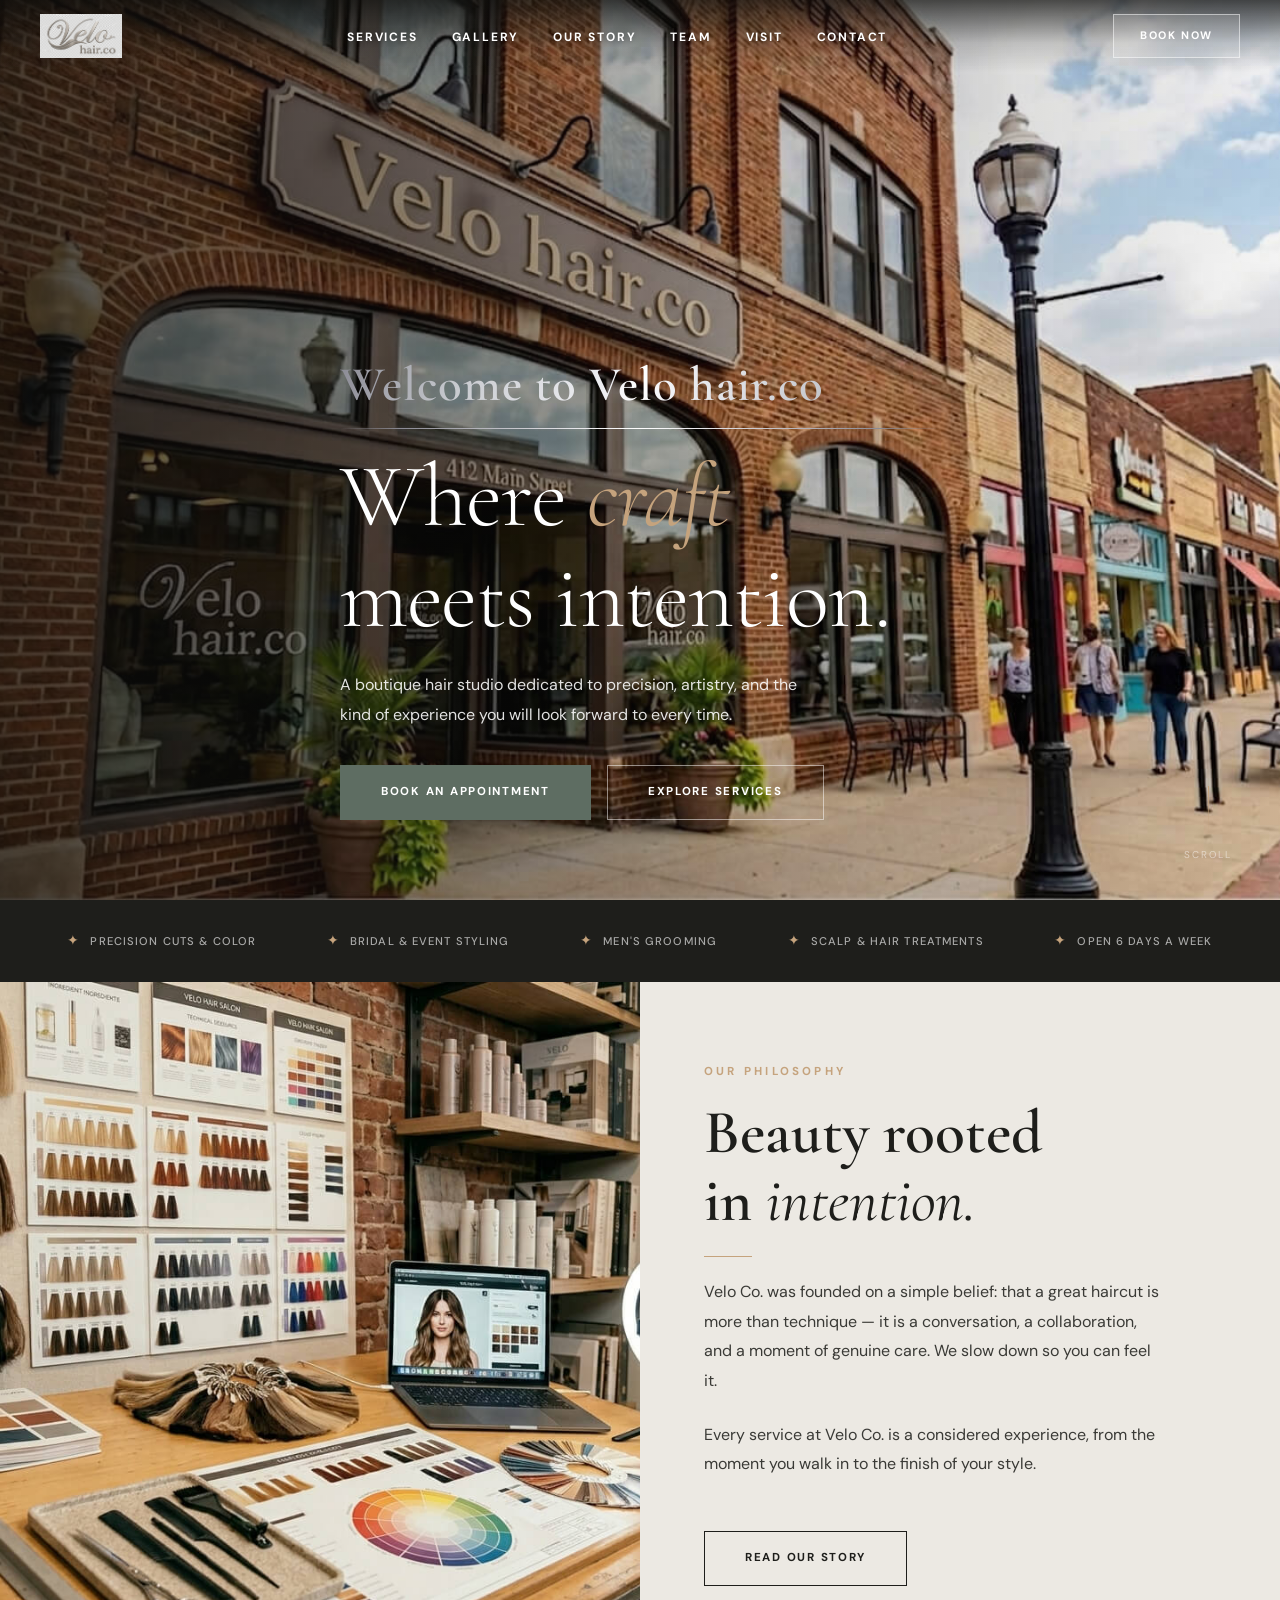
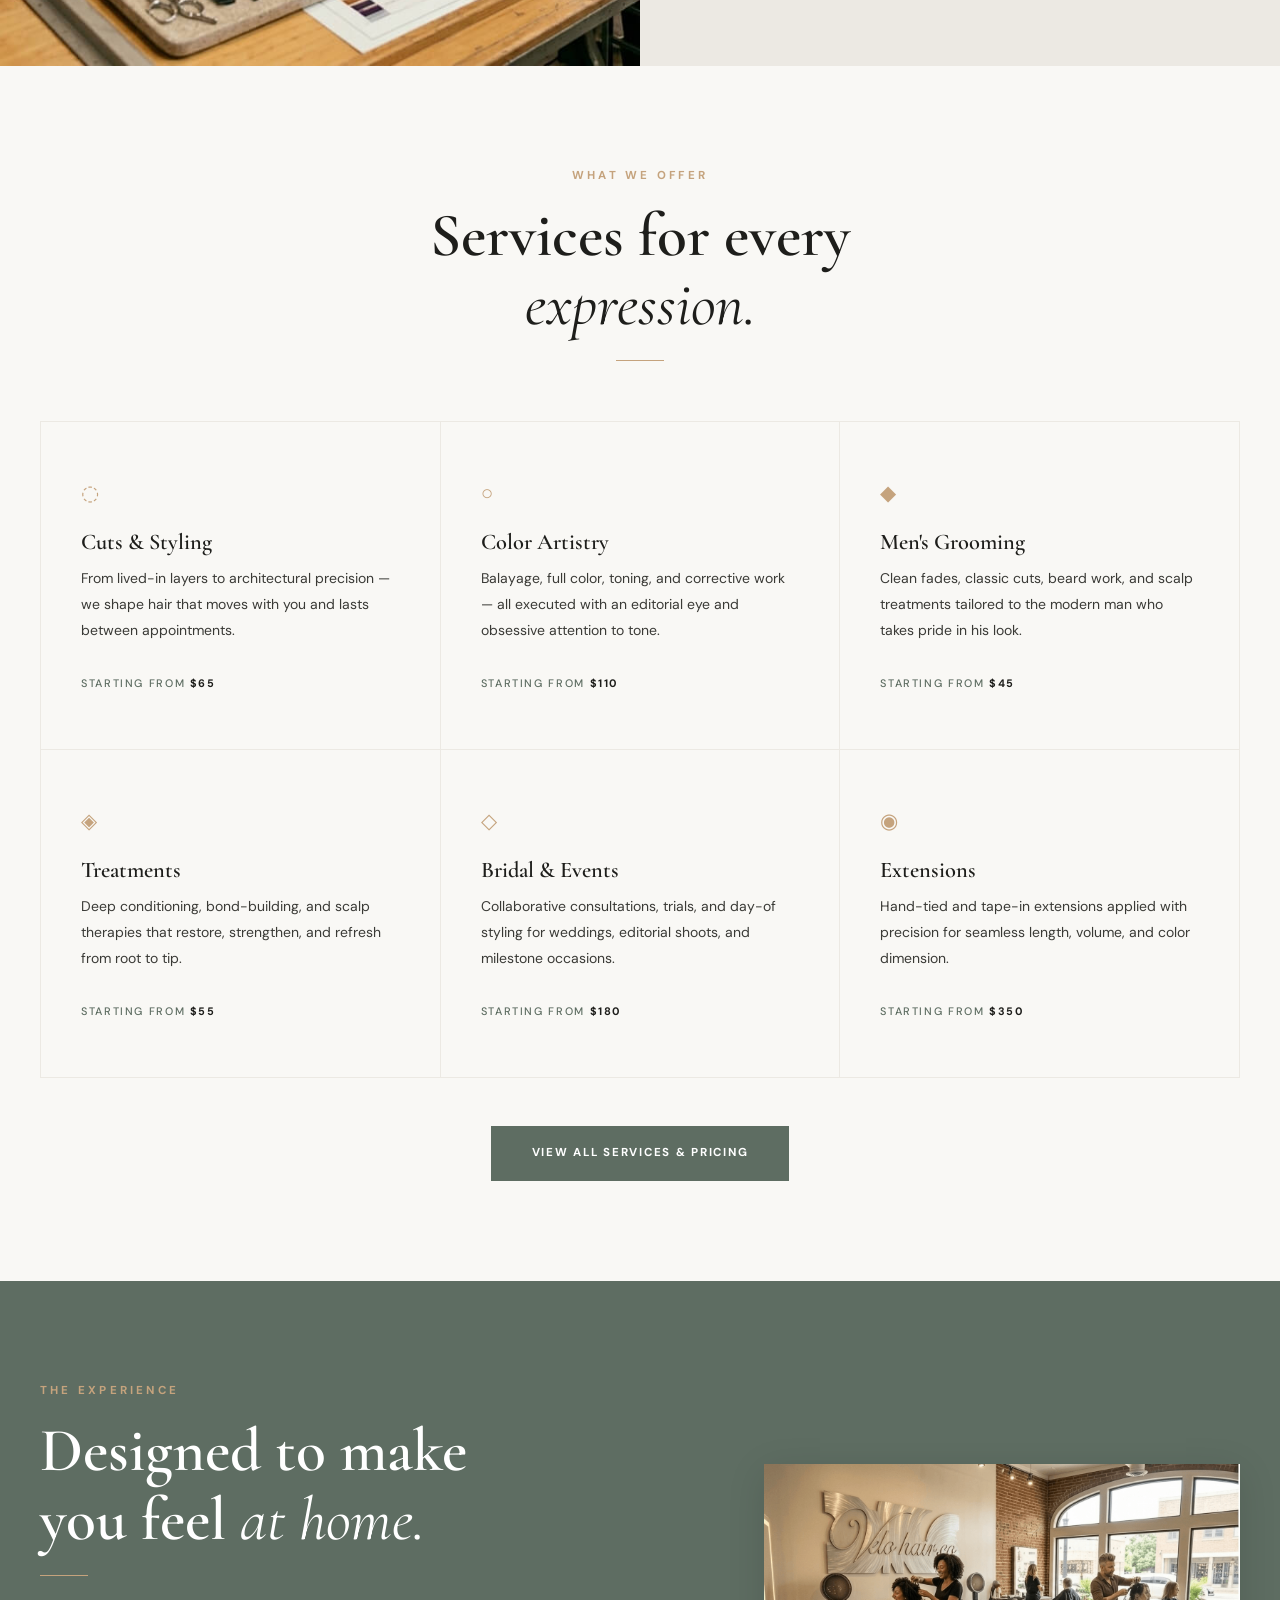
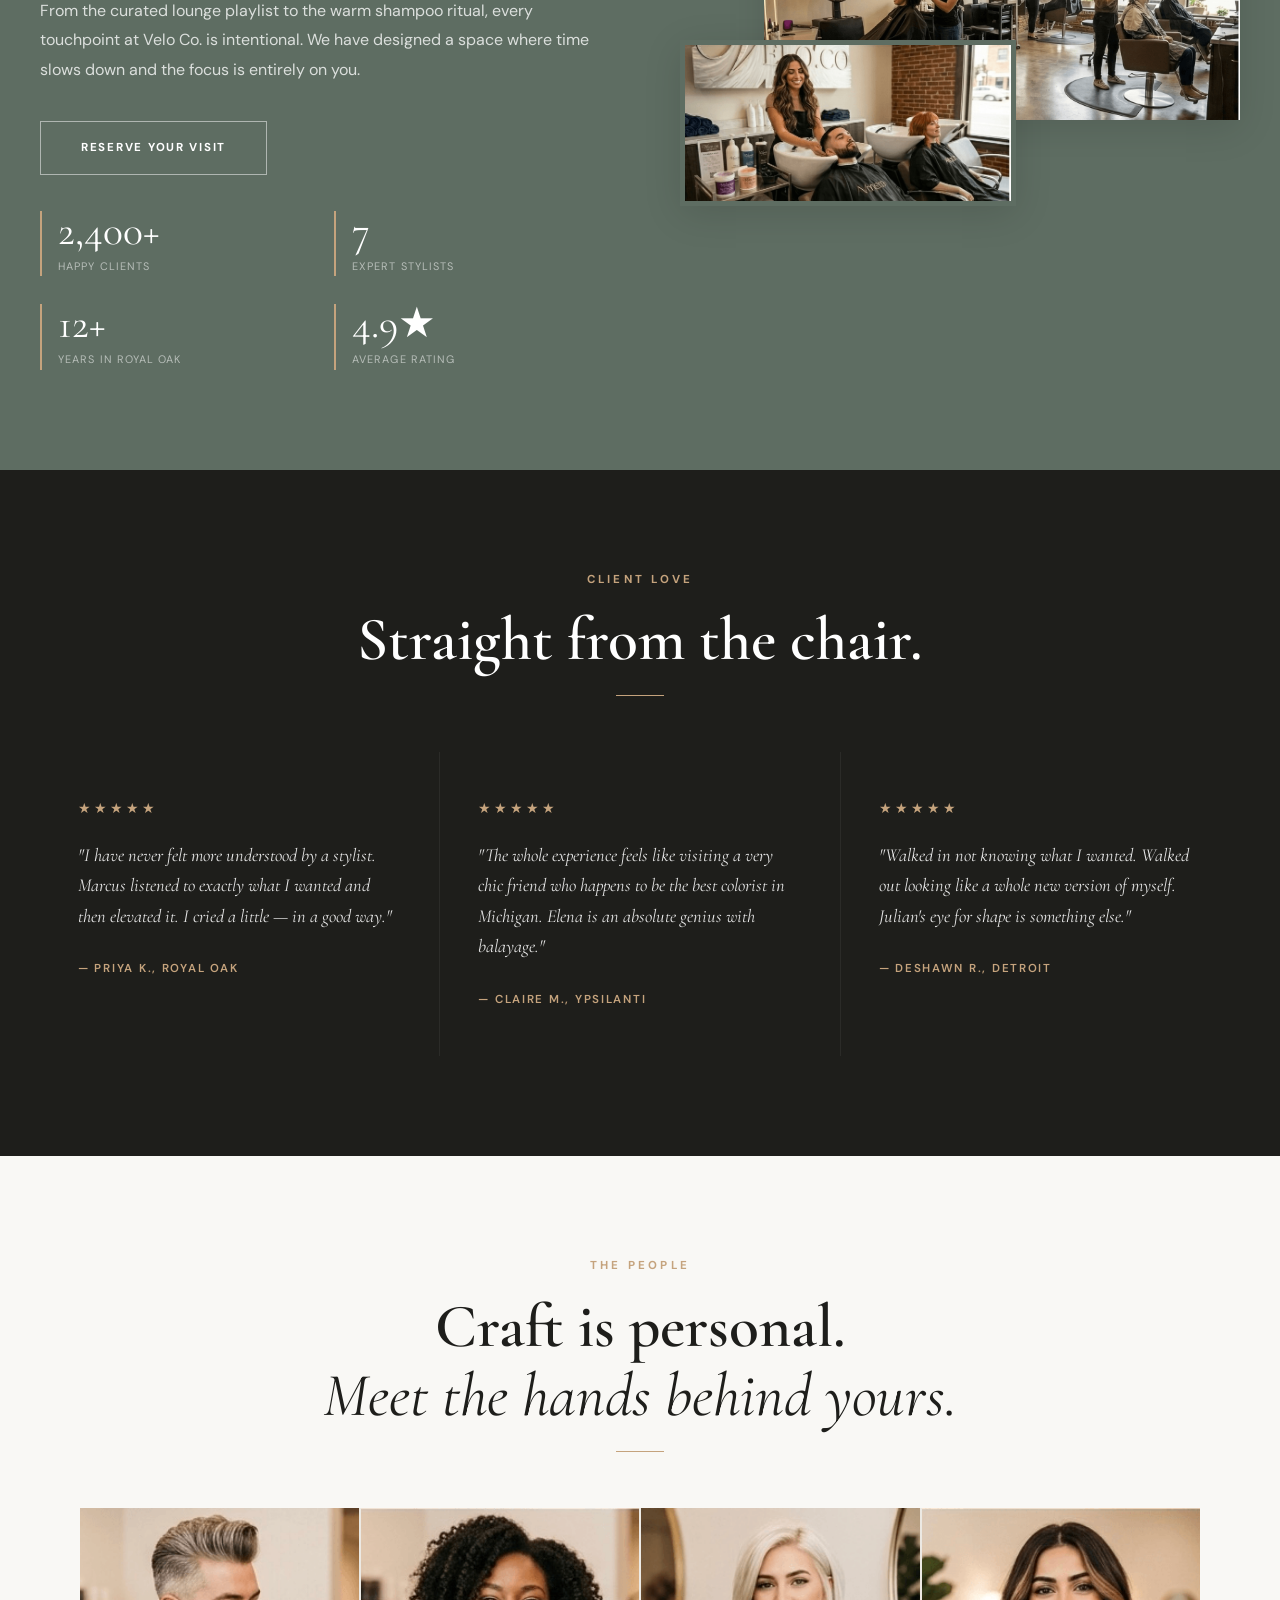
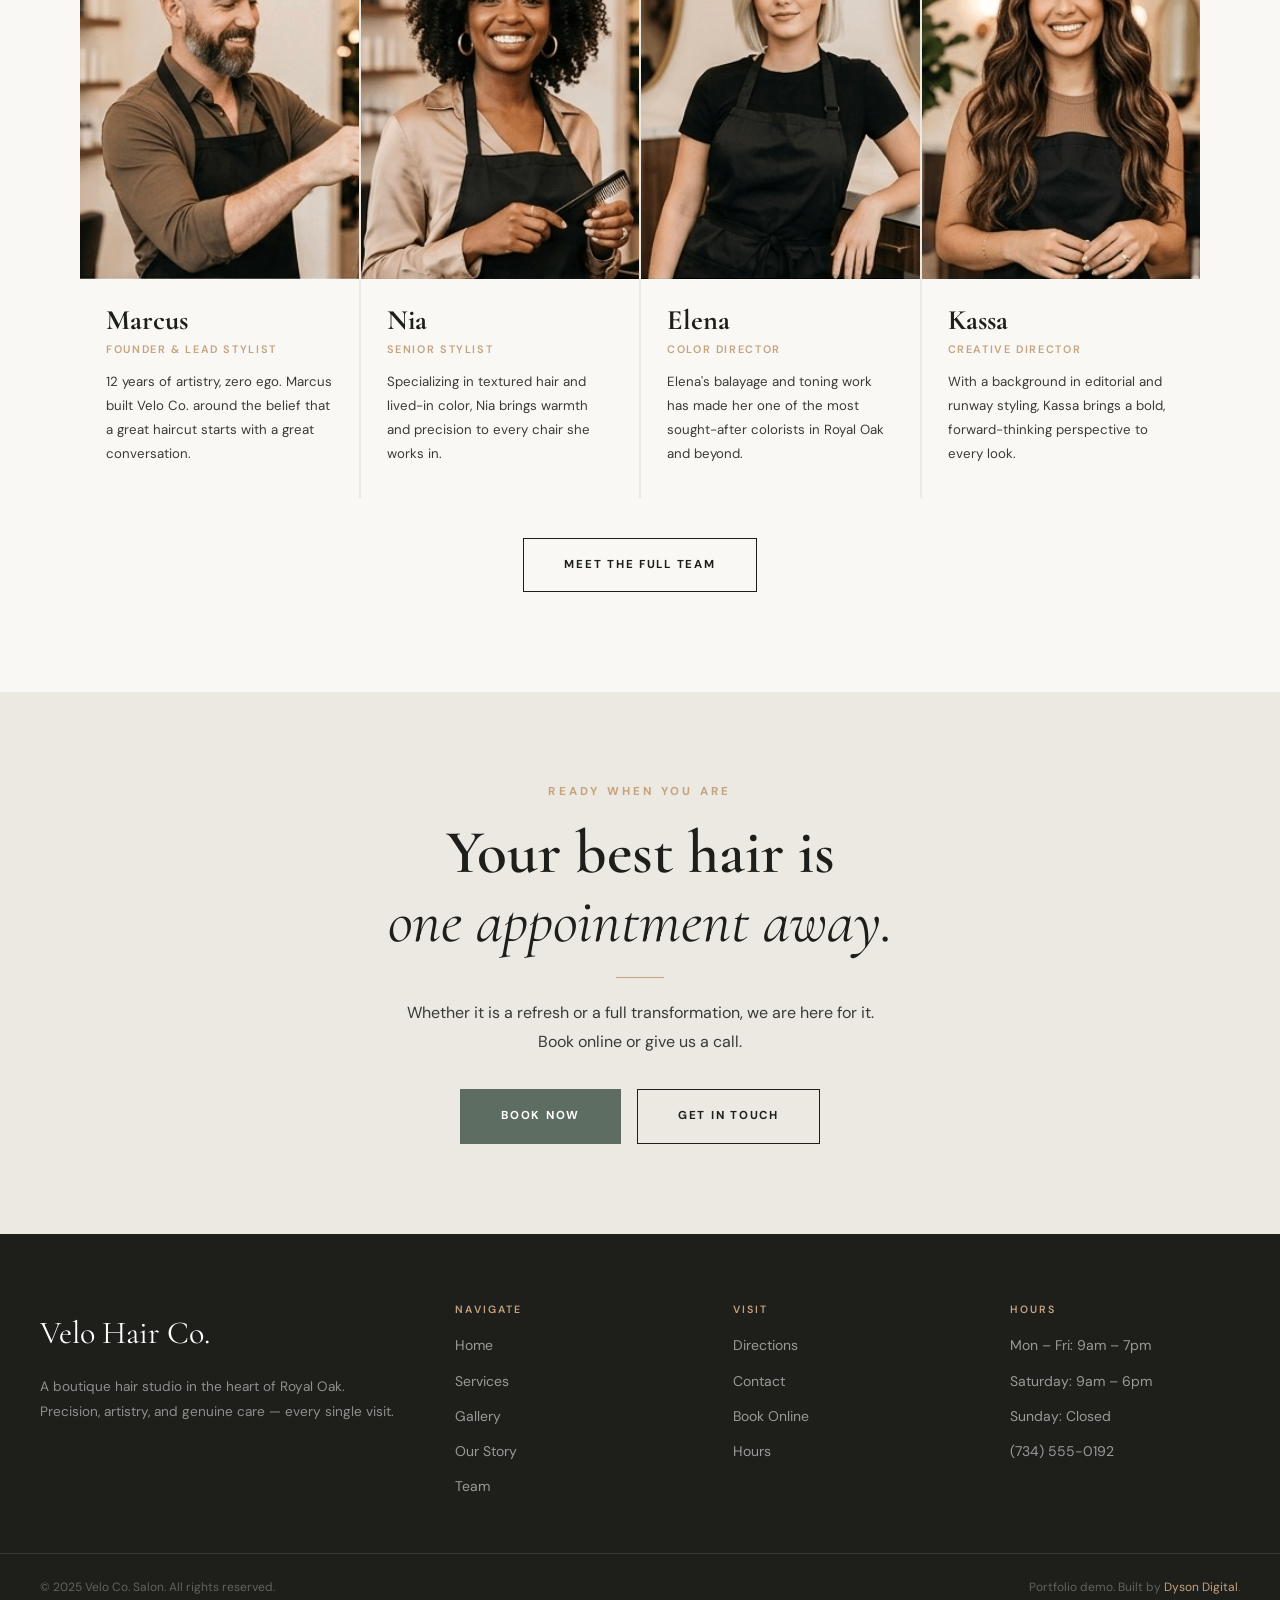
==== index.html @ 1d968e67 "Update alt text for Velo Hair Co. logo Corrected the alt text for the logo image." ====
<!DOCTYPE html>
<html lang="en">
<head>
  <meta charset="UTF-8">
  <meta name="viewport" content="width=device-width, initial-scale=1.0">
  <meta name="robots" content="noindex, nofollow">
  <meta name="description" content="Velo Co. Salon — Royal Oak's premier boutique hair studio. Precision cuts, color artistry, and an elevated experience for every client.">
  <title>Velo Co. Salon | Royal Oak's Premier Boutique Hair Studio</title>
  <link rel="preconnect" href="https://fonts.googleapis.com">
  <link rel="preconnect" href="https://fonts.gstatic.com" crossorigin>
  <link href="https://fonts.googleapis.com/css2?family=Cormorant+Garamond:ital,wght@0,300;0,400;0,500;0,600;0,700;1,300;1,400;1,500&family=DM+Sans:ital,wght@0,300;0,400;0,500;0,600;1,300&display=swap" rel="stylesheet">
  <link rel="stylesheet" href="style.css">
  <link rel="icon" type="image/png" href="images/favicon.png">
  <link rel="shortcut icon" href="images/favicon.ico">
</head>
<body>

  <!-- NAVIGATION -->
  <nav class="site-nav transparent" id="siteNav" aria-label="Main navigation">
    <div class="site-nav-inner">
      <a href="index.html" class="nav-logo"><img src="images/velologo.png" alt="Velo Hair.co"></a>
      <ul class="nav-links" role="list">
        <li><a href="services.html">Services</a></li>
        <li><a href="gallery.html">Gallery</a></li>
        <li><a href="story.html">Our Story</a></li>
        <li><a href="team.html">Team</a></li>
        <li><a href="visit.html">Visit</a></li>
        <li><a href="contact.html">Contact</a></li>
      </ul>
      <a href="#" class="btn nav-cta demo-trigger">Book Now</a>
      <button class="nav-toggle" id="navToggle" aria-label="Open menu" aria-expanded="false">
        <span></span><span></span><span></span>
      </button>
    </div>
  </nav>

  <!-- MOBILE MENU -->
  <nav class="nav-mobile" id="navMobile" aria-label="Mobile navigation">
    <button class="mobile-close" id="mobileClose" aria-label="Close menu">&#x2715;</button>
    <a href="index.html">Home</a>
    <a href="services.html">Services</a>
    <a href="gallery.html">Gallery</a>
    <a href="story.html">Our Story</a>
    <a href="team.html">Team</a>
    <a href="visit.html">Visit</a>
    <a href="contact.html">Contact</a>
    <a href="#" class="mobile-cta demo-trigger">Book Now</a>
  </nav>

  <!-- HERO -->
  <section class="hero" aria-label="Hero">
    <img src="images/velo-hair-co-ann-arbor-storefront.jpg" alt="Velo Co. Salon storefront on N. Main Street, Royal Oak" class="hero-bg">
    <div class="hero-overlay" aria-hidden="true"></div>
    <div class="hero-content">
      <span class="hero-welcome">Welcome to Velo hair.co</span>
      <h1>Where <em>craft</em><br>meets intention.</h1>
      <p>A boutique hair studio dedicated to precision, artistry, and the kind of experience you will look forward to every time.</p>
      <div class="hero-btns">
        <a href="#" class="btn btn-primary demo-trigger">Book an Appointment</a>
        <a href="services.html" class="btn btn-ghost">Explore Services</a>
      </div>
    </div>
    <div class="hero-scroll" aria-hidden="true">
      <div class="hero-scroll-line"></div>
      <span>Scroll</span>
    </div>
  </section>

  <!-- INTRO BAND -->
  <div class="intro-band" aria-hidden="true">
    <div class="intro-band-inner">
      <div class="intro-band-item"><span>&#10022;</span> Precision Cuts &amp; Color</div>
      <div class="intro-band-item"><span>&#10022;</span> Bridal &amp; Event Styling</div>
      <div class="intro-band-item"><span>&#10022;</span> Men's Grooming</div>
      <div class="intro-band-item"><span>&#10022;</span> Scalp &amp; Hair Treatments</div>
      <div class="intro-band-item"><span>&#10022;</span> Open 6 Days a Week</div>
    </div>
  </div>

  <!-- ABOUT STRIP -->
  <section class="about-strip" aria-label="About Velo Co.">
    <div class="about-strip-img reveal-left">
      <img src="images/velo-hair-co-interior-styling-station.jpg" alt="Velo Co. interior styling station" loading="lazy">
    </div>
    <div class="about-strip-text">
      <div class="about-strip-text-inner reveal">
        <span class="eyebrow">Our Philosophy</span>
        <h2>Beauty rooted<br>in <span class="italic-serif">intention.</span></h2>
        <div class="gold-line-left"></div>
        <p>Velo Co. was founded on a simple belief: that a great haircut is more than technique — it is a conversation, a collaboration, and a moment of genuine care. We slow down so you can feel it.</p>
        <p class="mt-16">Every service at Velo Co. is a considered experience, from the moment you walk in to the finish of your style.</p>
        <a href="story.html" class="btn btn-outline mt-28">Read Our Story</a>
      </div>
    </div>
  </section>

  <!-- SERVICES PREVIEW -->
  <section class="services-preview" aria-label="Services overview">
    <div class="container">
      <div class="section-header text-center reveal">
        <span class="eyebrow">What We Offer</span>
        <h2>Services for every<br><span class="italic-serif">expression.</span></h2>
        <div class="gold-line"></div>
      </div>
      <div class="services-grid">
        <div class="service-card reveal">
          <div class="service-card-icon">&#9676;</div>
          <h3>Cuts &amp; Styling</h3>
          <p>From lived-in layers to architectural precision — we shape hair that moves with you and lasts between appointments.</p>
          <span class="service-from">Starting from <strong>$65</strong></span>
        </div>
        <div class="service-card reveal">
          <div class="service-card-icon">&#9675;</div>
          <h3>Color Artistry</h3>
          <p>Balayage, full color, toning, and corrective work — all executed with an editorial eye and obsessive attention to tone.</p>
          <span class="service-from">Starting from <strong>$110</strong></span>
        </div>
        <div class="service-card reveal">
          <div class="service-card-icon">&#9670;</div>
          <h3>Men's Grooming</h3>
          <p>Clean fades, classic cuts, beard work, and scalp treatments tailored to the modern man who takes pride in his look.</p>
          <span class="service-from">Starting from <strong>$45</strong></span>
        </div>
        <div class="service-card reveal">
          <div class="service-card-icon">&#9672;</div>
          <h3>Treatments</h3>
          <p>Deep conditioning, bond-building, and scalp therapies that restore, strengthen, and refresh from root to tip.</p>
          <span class="service-from">Starting from <strong>$55</strong></span>
        </div>
        <div class="service-card reveal">
          <div class="service-card-icon">&#9671;</div>
          <h3>Bridal &amp; Events</h3>
          <p>Collaborative consultations, trials, and day-of styling for weddings, editorial shoots, and milestone occasions.</p>
          <span class="service-from">Starting from <strong>$180</strong></span>
        </div>
        <div class="service-card reveal">
          <div class="service-card-icon">&#9673;</div>
          <h3>Extensions</h3>
          <p>Hand-tied and tape-in extensions applied with precision for seamless length, volume, and color dimension.</p>
          <span class="service-from">Starting from <strong>$350</strong></span>
        </div>
      </div>
      <div class="text-center mt-48">
        <a href="services.html" class="btn btn-primary reveal">View All Services &amp; Pricing</a>
      </div>
    </div>
  </section>

  <!-- EXPERIENCE SECTION -->
  <section class="experience-section" aria-label="The Velo experience">
    <div class="section-inner">
      <div class="experience-text reveal-left">
        <span class="eyebrow">The Experience</span>
        <h2>Designed to make<br>you feel <span class="italic-serif">at home.</span></h2>
        <div class="gold-line-sage"></div>
        <p>From the curated lounge playlist to the warm shampoo ritual, every touchpoint at Velo Co. is intentional. We have designed a space where time slows down and the focus is entirely on you.</p>
        <a href="#" class="btn btn-ghost demo-trigger mt-8">Reserve Your Visit</a>
        <div class="experience-stats">
          <div class="stat-item">
            <div class="stat-num">2,400+</div>
            <div class="stat-label">Happy Clients</div>
          </div>
          <div class="stat-item">
            <div class="stat-num">7</div>
            <div class="stat-label">Expert Stylists</div>
          </div>
          <div class="stat-item">
            <div class="stat-num">12+</div>
            <div class="stat-label">Years in Royal Oak</div>
          </div>
          <div class="stat-item">
            <div class="stat-num">4.9&#9733;</div>
            <div class="stat-label">Average Rating</div>
          </div>
        </div>
      </div>
      <div class="experience-images reveal-right" aria-hidden="true">
        <img src="images/velo-experience-stylist-care.png" alt="Stylist at work" class="exp-img-main" loading="lazy">
        <img src="images/velo-experience-shampoo-bowl.png" alt="Shampoo bowl experience" class="exp-img-accent" loading="lazy">
      </div>
    </div>
  </section>

  <!-- TESTIMONIALS -->
  <section class="testimonials" aria-label="Client testimonials">
    <div class="container">
      <div class="testimonials-header text-center reveal">
        <span class="eyebrow">Client Love</span>
        <h2>Straight from the chair.</h2>
        <div class="gold-line"></div>
      </div>
      <div class="testimonials-grid">
        <div class="testimonial-card reveal">
          <div class="testimonial-stars">&#9733;&#9733;&#9733;&#9733;&#9733;</div>
          <blockquote>"I have never felt more understood by a stylist. Marcus listened to exactly what I wanted and then elevated it. I cried a little — in a good way."</blockquote>
          <span class="testimonial-author">— Priya K., Royal Oak</span>
        </div>
        <div class="testimonial-card reveal">
          <div class="testimonial-stars">&#9733;&#9733;&#9733;&#9733;&#9733;</div>
          <blockquote>"The whole experience feels like visiting a very chic friend who happens to be the best colorist in Michigan. Elena is an absolute genius with balayage."</blockquote>
          <span class="testimonial-author">— Claire M., Ypsilanti</span>
        </div>
        <div class="testimonial-card reveal">
          <div class="testimonial-stars">&#9733;&#9733;&#9733;&#9733;&#9733;</div>
          <blockquote>"Walked in not knowing what I wanted. Walked out looking like a whole new version of myself. Julian's eye for shape is something else."</blockquote>
          <span class="testimonial-author">— DeShawn R., Detroit</span>
        </div>
      </div>
    </div>
  </section>

  <!-- TEAM PREVIEW -->
  <section class="section bg-cream" aria-label="Meet our team">
    <div class="section-inner">
      <div class="text-center reveal mb-56">
        <span class="eyebrow">The People</span>
        <h2>Craft is personal.<br><span class="italic-serif">Meet the hands behind yours.</span></h2>
        <div class="gold-line"></div>
      </div>
      <div class="team-grid">
        <div class="team-card reveal">
          <div class="team-card-img">
            <img src="images/velo-team-marcus-founder.png" alt="Marcus, Founder and Lead Stylist" loading="lazy">
          </div>
          <div class="team-card-info">
            <h4>Marcus</h4>
            <div class="team-card-role">Founder &amp; Lead Stylist</div>
            <p class="team-card-bio">12 years of artistry, zero ego. Marcus built Velo Co. around the belief that a great haircut starts with a great conversation.</p>
          </div>
        </div>
        <div class="team-card reveal">
          <div class="team-card-img">
            <img src="images/velo-team-nia-stylist.png" alt="Nia, Senior Stylist" loading="lazy">
          </div>
          <div class="team-card-info">
            <h4>Nia</h4>
            <div class="team-card-role">Senior Stylist</div>
            <p class="team-card-bio">Specializing in textured hair and lived-in color, Nia brings warmth and precision to every chair she works in.</p>
          </div>
        </div>
        <div class="team-card reveal">
          <div class="team-card-img">
            <img src="images/velo-team-elena-colorist.png" alt="Elena, Color Director" loading="lazy">
          </div>
          <div class="team-card-info">
            <h4>Elena</h4>
            <div class="team-card-role">Color Director</div>
            <p class="team-card-bio">Elena's balayage and toning work has made her one of the most sought-after colorists in Royal Oak and beyond.</p>
          </div>
        </div>
        <div class="team-card reveal">
          <div class="team-card-img">
            <img src="images/velo-team-kassa-texture.png" alt="Kassa, Creative Director" loading="lazy">
          </div>
          <div class="team-card-info">
            <h4>Kassa</h4>
            <div class="team-card-role">Creative Director</div>
            <p class="team-card-bio">With a background in editorial and runway styling, Kassa brings a bold, forward-thinking perspective to every look.</p>
          </div>
        </div>
      </div>
      <div class="text-center mt-40">
        <a href="team.html" class="btn btn-outline reveal">Meet the Full Team</a>
      </div>
    </div>
  </section>

  <!-- CTA BAND -->
  <section class="cta-band" aria-label="Book an appointment">
    <div class="container reveal">
      <span class="eyebrow">Ready When You Are</span>
      <h2>Your best hair is<br><span class="italic-serif">one appointment away.</span></h2>
      <div class="gold-line"></div>
      <p>Whether it is a refresh or a full transformation, we are here for it. Book online or give us a call.</p>
      <div class="hero-btns-center">
        <a href="#" class="btn btn-primary demo-trigger">Book Now</a>
        <a href="contact.html" class="btn btn-outline">Get in Touch</a>
      </div>
    </div>
  </section>

  <!-- FOOTER -->
  <footer>
    <div class="footer-inner">
      <div class="footer-brand">
        <span class="logo-footer">Velo Hair Co.</span>
        <p>A boutique hair studio in the heart of Royal Oak. Precision, artistry, and genuine care — every single visit.</p>
      </div>
      <div class="footer-col">
        <h5>Navigate</h5>
        <a href="index.html">Home</a>
        <a href="services.html">Services</a>
        <a href="gallery.html">Gallery</a>
        <a href="story.html">Our Story</a>
        <a href="team.html">Team</a>
      </div>
      <div class="footer-col">
        <h5>Visit</h5>
        <a href="visit.html">Directions</a>
        <a href="contact.html">Contact</a>
        <a href="#" class="demo-trigger">Book Online</a>
        <a href="visit.html">Hours</a>
      </div>
      <div class="footer-col">
        <h5>Hours</h5>
        <a href="#">Mon – Fri: 9am – 7pm</a>
        <a href="#">Saturday: 9am – 6pm</a>
        <a href="#">Sunday: Closed</a>
        <a href="tel:+17345550192">(734) 555-0192</a>
      </div>
    </div>
    <div class="footer-bottom">
      <p>&copy; 2025 Velo Co. Salon. All rights reserved.</p>
      <p>Portfolio demo. Built by <a href="https://dysondigital.com" target="_blank" rel="noopener noreferrer">Dyson Digital</a>.</p>
    </div>
  </footer>

  <!-- DEMO MODAL -->
  <div class="demo-modal-overlay" id="demoModal" role="dialog" aria-modal="true" aria-label="Demo notice">
    <div class="demo-modal">
      <button class="demo-modal-close" id="demoModalClose" aria-label="Close modal">&#x2715;</button>
      <div class="modal-logo">Velo Co.</div>
      <div class="modal-line"></div>
      <h3>This is a Demo Site</h3>
      <p>This website is a portfolio demonstration and display piece only. No appointments can be scheduled, no purchases can be made, and no forms are active.</p>
      <p class="modal-builder">Built by <a href="https://dysondigital.com" target="_blank" rel="noopener noreferrer">Dyson Digital</a></p>
      <button class="btn modal-dismiss" id="modalDismiss">Got It</button>
    </div>
  </div>

  <script>
    const siteNav = document.getElementById('siteNav');
    window.addEventListener('scroll', () => {
      if (window.scrollY > 60) { siteNav.classList.remove('transparent'); siteNav.classList.add('scrolled'); }
      else { siteNav.classList.add('transparent'); siteNav.classList.remove('scrolled'); }
    });
    const navToggle = document.getElementById('navToggle');
    const navMobile = document.getElementById('navMobile');
    const mobileClose = document.getElementById('mobileClose');
    function openMenu() { navMobile.classList.add('open'); navToggle.classList.add('open'); navToggle.setAttribute('aria-expanded','true'); document.body.style.overflow='hidden'; }
    function closeMenu() { navMobile.classList.remove('open'); navToggle.classList.remove('open'); navToggle.setAttribute('aria-expanded','false'); document.body.style.overflow=''; }
    navToggle.addEventListener('click', () => navMobile.classList.contains('open') ? closeMenu() : openMenu());
    mobileClose.addEventListener('click', closeMenu);
    navMobile.addEventListener('click', (e) => { if (e.target.closest('a')) closeMenu(); });
    const demoModal = document.getElementById('demoModal');
    document.querySelectorAll('.demo-trigger').forEach(el => el.addEventListener('click', (e) => { e.preventDefault(); demoModal.classList.add('active'); document.body.style.overflow='hidden'; }));
    function closeModal() { demoModal.classList.remove('active'); document.body.style.overflow=''; }
    document.getElementById('demoModalClose').addEventListener('click', closeModal);
    document.getElementById('modalDismiss').addEventListener('click', closeModal);
    demoModal.addEventListener('click', (e) => { if (e.target === demoModal) closeModal(); });
    const revealEls = document.querySelectorAll('.reveal, .reveal-left, .reveal-right');
    const observer = new IntersectionObserver((entries) => { entries.forEach(entry => { if (entry.isIntersecting) { entry.target.classList.add('visible'); observer.unobserve(entry.target); } }); }, { threshold: 0.12 });
    revealEls.forEach(el => observer.observe(el));
  </script>
</body>
</html>
---- style.css ----
/* ============================================================
   VELO CO. SALON — Master Stylesheet
   Built by Dyson Digital | Gold Standard Compliant
   Strict naming: .site-nav, .nav-mobile, #navToggle, #mobileClose
   .experience-images, .story-floating-imgs
   ============================================================ */

@import url('https://fonts.googleapis.com/css2?family=Cormorant+Garamond:ital,wght@0,300;0,400;0,500;0,600;0,700;1,300;1,400;1,500&family=DM+Sans:ital,wght@0,300;0,400;0,500;0,600;1,300&display=swap');

/* ── CSS Variables ── */
:root {
  --sage:   #5e6d62;
  --gold:   #c5a37d;
  --cream:  #f9f8f5;
  --dark:   #1e1e1b;
  --mid:    #3a3a36;
  --light:  #ece9e3;
  --white:  #ffffff;
  --font-head: 'Cormorant Garamond', Georgia, serif;
  --font-body: 'DM Sans', sans-serif;
  --nav-h:  72px;
  --max-w:  1280px;
  --sec-pad: 100px;
  --ease:    cubic-bezier(0.4, 0, 0.2, 1);
  --ease-out: cubic-bezier(0.16, 1, 0.3, 1);
  --trans:   0.35s var(--ease);
  --shadow-sm: 0 2px 12px rgba(0,0,0,0.07);
  --shadow-md: 0 8px 36px rgba(0,0,0,0.12);
}

/* ── Reset ── */
*, *::before, *::after { box-sizing: border-box; margin: 0; padding: 0; }

html {
  scroll-behavior: smooth;
  font-size: 16px;
  overflow-x: hidden; /* FIX 1: no horizontal scroll */
}

body {
  font-family: var(--font-body);
  background: var(--cream);
  color: var(--dark);
  line-height: 1.8; /* FIX 2: luxury legibility */
  -webkit-font-smoothing: antialiased;
  overflow-x: hidden; /* FIX 1: belt-and-suspenders */
}

img { display: block; max-width: 100%; height: auto; }
a   { color: inherit; text-decoration: none; }
ul  { list-style: none; }
button { cursor: pointer; border: none; background: none; font-family: var(--font-body); }

/* ── Typography ── */
h1, h2, h3, h4, h5 {
  font-family: var(--font-head);
  font-weight: 600;
  line-height: 1.12;
  color: var(--dark);
}
h1 { font-size: clamp(2.8rem, 7vw, 5.8rem);  letter-spacing: -0.01em; font-weight: 400; }
h2 { font-size: clamp(2.1rem, 4.8vw, 4.2rem); font-weight: 600; }
h3 { font-size: clamp(1.55rem, 2.8vw, 2.5rem); font-weight: 600; }
h4 { font-size: clamp(1.2rem, 2.2vw, 1.8rem);  font-weight: 700; }
h5 { font-size: 1.1rem; font-weight: 700; }
p  { font-size: 1rem; color: var(--mid); line-height: 1.85; }

.eyebrow {
  font-family: var(--font-body);
  font-size: 0.72rem;
  font-weight: 700;
  letter-spacing: 0.28em;
  text-transform: uppercase;
  color: var(--gold);
  display: block;
  margin-bottom: 1rem;
}
.italic-serif { font-family: var(--font-head); font-style: italic; font-weight: 400; }

/* ── Layout ── */
.container {
  width: 100%;
  max-width: var(--max-w);
  margin: 0 auto;
  padding: 0 40px;
}
.section       { padding: var(--sec-pad) 40px; }
.section-inner { max-width: var(--max-w); margin: 0 auto; padding: 0 40px; }
.text-center   { text-align: center; }
.bg-cream  { background: var(--cream); }
.bg-light  { background: var(--light); }
.bg-dark   { background: var(--dark); }
.bg-sage   { background: var(--sage); }

/* ── Dividers ── */
.gold-line      { width: 48px; height: 1px; background: var(--gold); margin: 20px auto; }
.gold-line-left { width: 48px; height: 1px; background: var(--gold); margin: 20px 0; }
.gold-line-sage { width: 48px; height: 1px; background: var(--gold); margin: 20px 0; }

/* ── BUTTONS — FIX 4: premium feel ── */
.btn {
  display: inline-flex;
  align-items: center;
  justify-content: center;
  gap: 10px;
  font-family: var(--font-body);
  font-size: 0.72rem;
  font-weight: 700;           /* crisp on dark backgrounds */
  letter-spacing: 0.15em;     /* FIX 2: boutique spacing */
  text-transform: uppercase;  /* FIX 2 */
  padding: 16px 40px;         /* FIX 4: premium padding */
  transition: var(--trans);
  cursor: pointer;
  border: 1.5px solid transparent;
  white-space: nowrap;
}
.btn-primary  { background: var(--sage);  color: var(--white); border-color: var(--sage); }
.btn-primary:hover  { background: transparent; color: var(--sage); }
.btn-outline  { background: transparent; color: var(--dark);  border-color: var(--dark); }
.btn-outline:hover  { background: var(--dark); color: var(--white); }
.btn-gold     { background: var(--gold);  color: var(--white); border-color: var(--gold); }
.btn-gold:hover     { background: transparent; color: var(--gold); }
.btn-ghost    { background: transparent; color: var(--white); border-color: rgba(255,255,255,0.5); }
.btn-ghost:hover    { border-color: var(--white); background: rgba(255,255,255,0.1); }

/* ── SITE-NAV (required name) ── */
.site-nav {
  position: fixed;
  top: 0; left: 0; right: 0;
  height: var(--nav-h);
  z-index: 999;
  transition: background var(--trans), box-shadow var(--trans);
}
.site-nav.scrolled {
  background: rgba(249,248,245,1);
  backdrop-filter: blur(16px);
  -webkit-backdrop-filter: blur(16px);
  box-shadow: 0 2px 0 rgba(94,109,98,0.2), var(--shadow-sm);
}
.site-nav.scrolled::after {
  content: '';
  position: absolute;
  bottom: 0; left: 0; right: 0;
  height: 2px;
  background: linear-gradient(to right, var(--gold), var(--sage), transparent);
  opacity: 0.7;
}
/* Transparent state — strong dark gradient hood makes white text fully opaque */
.site-nav.transparent {
  background: linear-gradient(to bottom, rgba(14,14,12,0.72) 0%, rgba(14,14,12,0.15) 60%, rgba(14,14,12,0) 100%);
}

.site-nav-inner {
  height: 100%;
  display: flex;
  align-items: center;
  justify-content: space-between;
  padding: 0 40px;
  max-width: 1440px;
  margin: 0 auto;
}

.nav-logo {
  font-family: var(--font-head);
  font-size: 1.75rem;
  font-weight: 700;
  letter-spacing: 0.04em;
  color: var(--dark);
  position: relative;
  z-index: 1;
  display: flex;
  align-items: center;
}
/* Logo image inside nav — constrained to nav height */
.nav-logo img {
  height: 44px;
  width: auto;
  display: block;
  object-fit: contain;
}
.site-nav.transparent .nav-logo { color: var(--white); text-shadow: 0 1px 8px rgba(0,0,0,0.5); }
.site-nav.scrolled   .nav-logo  { color: var(--sage);  text-shadow: none; }

.nav-links {
  display: flex;
  align-items: center;
  gap: 34px;
}
.nav-links a {
  font-size: 0.75rem;
  font-weight: 700;
  letter-spacing: 0.15em;
  text-transform: uppercase;
  color: var(--dark);
  position: relative;
  transition: color var(--trans);
}
.site-nav.transparent .nav-links a { color: var(--white); text-shadow: 0 1px 6px rgba(0,0,0,0.45); }
.site-nav.scrolled   .nav-links a  { color: var(--sage);  text-shadow: none; }
.nav-links a::after {
  content: '';
  position: absolute;
  bottom: -3px; left: 0;
  width: 0; height: 2px;
  background: var(--gold);
  transition: width var(--trans);
}
.nav-links a:hover::after,
.nav-links a.active::after { width: 100%; }
.nav-links a.active { color: var(--gold); }
.nav-links a:hover  { color: var(--gold); }

.nav-cta {
  font-size: 0.68rem;
  font-weight: 700;
  letter-spacing: 0.15em;
  text-transform: uppercase;
  padding: 11px 26px;
  background: var(--sage);
  color: var(--white);
  border: 1.5px solid var(--sage);
  transition: var(--trans);
  white-space: nowrap;
}
.nav-cta:hover { background: transparent; color: var(--sage); }
.site-nav.transparent .nav-cta {
  background: rgba(255,255,255,0.15);
  border-color: rgba(255,255,255,0.5);
  color: var(--white);
}
.site-nav.transparent .nav-cta:hover { background: var(--white); color: var(--sage); }

/* Hamburger toggle — #navToggle (required id) — exactly 44×44 */
#navToggle {
  display: none;
  flex-direction: column;
  justify-content: center;
  align-items: center;
  gap: 5px;
  width: 44px;
  height: 44px;
  position: relative;
  z-index: 1010;
  cursor: pointer;
}
#navToggle span {
  display: block;
  width: 22px;
  height: 1.5px;
  background: var(--dark);
  transition: var(--trans);
}
.site-nav.transparent #navToggle span { background: var(--white); }
.site-nav.scrolled   #navToggle span { background: var(--sage); }
#navToggle.open span:nth-child(1) { transform: translateY(6.5px) rotate(45deg); }
#navToggle.open span:nth-child(2) { opacity: 0; transform: scaleX(0); }
#navToggle.open span:nth-child(3) { transform: translateY(-6.5px) rotate(-45deg); }

/* NAV-MOBILE overlay (required name) — FIX 5: display:none by default */
.nav-mobile {
  display: none;                /* FIX 5: hidden by default */
  position: fixed;
  inset: 0;
  background: var(--cream);
  z-index: 1000;
  flex-direction: column;
  justify-content: center;
  align-items: center;
  gap: 28px;
  opacity: 0;
  transition: opacity 0.3s ease;
}
.nav-mobile.open {
  display: flex;               /* FIX 5: only shows with .open class */
  opacity: 1;
}
.nav-mobile a {
  font-family: var(--font-head);
  font-size: 2.4rem;
  font-weight: 300;
  color: var(--dark);
  letter-spacing: 0.03em;
  transition: color var(--trans);
}
.nav-mobile a:hover { color: var(--gold); }
.nav-mobile .mobile-cta {
  font-family: var(--font-body);
  font-size: 0.7rem;
  font-weight: 700;
  letter-spacing: 0.15em;
  text-transform: uppercase;
  padding: 14px 36px;
  background: var(--sage);
  color: var(--white);
  margin-top: 8px;
}

/* #mobileClose — exactly 44×44 */
#mobileClose {
  position: absolute;
  top: 16px; right: 16px;
  width: 44px; height: 44px;
  display: flex;
  align-items: center;
  justify-content: center;
  font-size: 1.5rem;
  color: var(--dark);
  z-index: 1010;
  cursor: pointer;
  transition: color var(--trans);
}
#mobileClose:hover { color: var(--gold); }

/* ── SCROLL REVEAL ANIMATIONS ── */
.reveal {
  opacity: 0;
  transform: translateY(28px);
  transition: opacity 0.75s var(--ease-out), transform 0.75s var(--ease-out);
}
.reveal.visible { opacity: 1; transform: translateY(0); }
.reveal-left {
  opacity: 0;
  transform: translateX(-30px);
  transition: opacity 0.75s var(--ease-out), transform 0.75s var(--ease-out);
}
.reveal-left.visible  { opacity: 1; transform: translateX(0); }
.reveal-right {
  opacity: 0;
  transform: translateX(30px);
  transition: opacity 0.75s var(--ease-out), transform 0.75s var(--ease-out);
}
.reveal-right.visible { opacity: 1; transform: translateX(0); }

/* Hero welcome text — replaces Royal Oak, Michigan eyebrow on homepage */
.hero-welcome {
  font-family: var(--font-head);
  font-size: clamp(2.1rem, 3.8vw, 3.2rem);
  font-weight: 600;
  display: block;
  margin-bottom: 0;
  line-height: 1.2;
  letter-spacing: 0.02em;
  /* Bright metallic silver finish */
  background: linear-gradient(
    105deg,
    #8a8a94 0%,
    #c8cacf 20%,
    #f0f0f4 45%,
    #ffffff 50%,
    #f0f0f4 55%,
    #c8cacf 78%,
    #8a8a94 100%
  );
  -webkit-background-clip: text;
  -webkit-text-fill-color: transparent;
  background-clip: text;
  color: #d0d0d5; /* fallback */
}
/* Metallic silver divider between welcome line and h1 */
.hero-welcome::after {
  content: '';
  display: block;
  width: 100%;
  height: 1px;
  margin: 14px 0 18px;
  /* Reset inherited background-clip from parent so gradient shows as a line */
  -webkit-text-fill-color: initial;
  background-clip: border-box;
  -webkit-background-clip: border-box;
  background: linear-gradient(
    to right,
    transparent 0%,
    #8a8a94 10%,
    #e8e8ec 40%,
    #ffffff 50%,
    #e8e8ec 60%,
    #8a8a94 90%,
    transparent 100%
  );
}
.hero {
  position: relative;
  height: 100vh;
  min-height: 640px;
  display: flex;
  align-items: flex-end;
  overflow: hidden;
}
.hero-bg {
  position: absolute;
  inset: 0;
  width: 100%; height: 100%;
  object-fit: cover;
  object-position: center 20%;
}
.hero-overlay {
  position: absolute;
  inset: 0;
  background: linear-gradient(
    to right,
    rgba(14,14,12,0.74) 0%,
    rgba(14,14,12,0.22) 60%,
    rgba(14,14,12,0.04) 100%
  );
}
.hero-content {
  position: relative;
  z-index: 2;
  padding: 0 60px 80px 60px;
  max-width: 720px;
  width: 100%;
  /* Centre the block horizontally with balanced margins */
  margin-left: auto;
  margin-right: auto;
}
.hero-content h1 { color: var(--white); font-weight: 300; margin-bottom: 22px; max-width: 680px; }
.hero-content h1 em { font-style: italic; color: var(--gold); }
.hero-content p { color: rgba(255,255,255,0.88); font-size: 1rem; max-width: 480px; margin-bottom: 36px; }
.hero-btns       { display: flex; gap: 16px; flex-wrap: wrap; }
.hero-btns-center { display: flex; gap: 16px; flex-wrap: wrap; justify-content: center; margin-top: 32px; }
.hero-scroll {
  position: absolute;
  bottom: 36px; right: 48px;
  z-index: 2;
  display: flex;
  flex-direction: column;
  align-items: center;
  gap: 10px;
  color: rgba(255,255,255,0.5);
  font-size: 0.62rem;
  letter-spacing: 0.2em;
  text-transform: uppercase;
}
.hero-scroll-line {
  width: 1px; height: 50px;
  background: linear-gradient(to bottom, var(--gold), transparent);
  animation: scrollPulse 2s ease infinite;
}
@keyframes scrollPulse {
  0%, 100% { opacity: 0.4; }
  50%       { opacity: 1; }
}

/* ── INTRO BAND ── */
.intro-band { background: var(--dark); padding: 28px 0; overflow: hidden; }
.intro-band-inner {
  max-width: var(--max-w);
  margin: 0 auto;
  padding: 0 40px;
  display: flex;
  justify-content: space-around;
  align-items: center;
  gap: 16px;
  flex-wrap: wrap;
}
.intro-band-item {
  display: flex;
  align-items: center;
  gap: 10px;
  color: rgba(255,255,255,0.62);
  font-size: 0.7rem;
  font-weight: 500;
  letter-spacing: 0.1em;
  text-transform: uppercase;
  white-space: nowrap;
}
.intro-band-item span { color: var(--gold); font-size: 0.9rem; }

/* ── ABOUT STRIP ── */
.about-strip {
  display: grid;
  grid-template-columns: 1fr 1fr;
  min-height: 560px;
  overflow: hidden;
}
.about-strip-img { overflow: hidden; }
.about-strip-img img {
  width: 100%; height: 100%;
  object-fit: cover;
  transition: transform 0.8s ease;
}
.about-strip-img:hover img { transform: scale(1.04); }
.about-strip-text {
  background: var(--light);
  display: flex;
  align-items: center;
  padding: 80px 64px;
}
.about-strip-text-inner { max-width: 460px; }
.about-strip-text h2 { margin-bottom: 16px; }
.about-strip-text p  { margin-bottom: 24px; }

/* ── SERVICES PREVIEW (homepage) ── */
.services-preview { padding: var(--sec-pad) 0; background: var(--cream); }
.services-preview .section-header { text-align: center; margin-bottom: 60px; }
.services-grid {
  display: grid;
  grid-template-columns: repeat(3, 1fr);
  gap: 1px;
  background: var(--light);
  border: 1px solid var(--light);
}
.service-card {
  background: var(--cream);
  padding: 52px 40px;
  transition: background var(--trans);
}
.service-card:hover { background: var(--white); }
.service-card-icon  { font-size: 1.3rem; color: var(--gold); margin-bottom: 18px; }
.service-card h3    { margin-bottom: 12px; font-size: 1.4rem; }
.service-card p     { font-size: 0.875rem; margin-bottom: 24px; }
.service-from { font-size: 0.68rem; letter-spacing: 0.15em; text-transform: uppercase; color: var(--sage); font-weight: 500; }
.service-from strong { color: var(--dark); font-weight: 700; }

/* ── EXPERIENCE SECTION (required class: .experience-images) ── */
.experience-section {
  background: var(--sage);
  padding: var(--sec-pad) 0;
  overflow: hidden;
}
.experience-section .section-inner {
  display: grid;
  grid-template-columns: 1fr 1fr;
  align-items: center;
  gap: 80px;
  position: relative;
  z-index: 2;
}
.experience-text h2 { color: var(--white); margin-bottom: 18px; }
.experience-text p  { color: rgba(255,255,255,0.78); margin-bottom: 28px; }
.experience-stats {
  display: grid;
  grid-template-columns: 1fr 1fr;
  gap: 28px;
  margin-top: 36px;
}
.stat-item  { border-left: 2px solid var(--gold); padding-left: 16px; }
.stat-num   { font-family: var(--font-head); font-size: 2.6rem; color: var(--white); line-height: 1; }
.stat-label { font-size: 0.68rem; color: rgba(255,255,255,0.55); letter-spacing: 0.1em; text-transform: uppercase; margin-top: 4px; }

/*
  FIX 3: .experience-images — height:auto, no forced heights, overlap via negative margin on accent.
  Images are position:relative so they flow naturally and stack without empty space.
*/
.experience-images {
  position: relative;   /* FIX 3: relative, not absolute */
  height: auto;         /* FIX 3: no forced height */
  display: block;
  padding-bottom: 80px; /* space for accent image overlap */
}
.exp-img-main {
  position: relative;
  display: block;
  width: 85%;
  margin-left: auto;
  object-fit: cover;
  box-shadow: var(--shadow-md);
}
.exp-img-accent {
  position: relative;
  display: block;
  width: 60%;
  margin-top: -80px;    /* FIX 3: overlap via negative margin instead of absolute positioning */
  margin-left: 0;
  object-fit: cover;
  border: 5px solid var(--sage);
  box-shadow: var(--shadow-md);
  z-index: 2;
}

/* ── TESTIMONIALS ── */
.testimonials { padding: var(--sec-pad) 0; background: var(--dark); }
.testimonials-header { text-align: center; margin-bottom: 56px; }
.testimonials-header h2 { color: var(--white); }
.testimonials-grid {
  display: grid;
  grid-template-columns: repeat(3, 1fr);
  gap: 1px;
  background: rgba(255,255,255,0.06);
}
.testimonial-card { background: var(--dark); padding: 44px 38px; transition: background var(--trans); }
.testimonial-card:hover { background: rgba(255,255,255,0.03); }
.testimonial-stars { color: var(--gold); font-size: 0.9rem; letter-spacing: 3px; margin-bottom: 18px; }
.testimonial-card blockquote {
  font-family: var(--font-head);
  font-style: italic;
  font-size: 1.15rem;
  color: rgba(255,255,255,0.88);
  line-height: 1.65;
  margin-bottom: 22px;
}
.testimonial-author { font-size: 0.72rem; letter-spacing: 0.15em; text-transform: uppercase; color: var(--gold); font-weight: 600; }

/* ── CTA BAND ── */
.cta-band { background: var(--light); padding: 90px 0; text-align: center; }
.cta-band h2 { margin-bottom: 14px; }
.cta-band p  { max-width: 500px; margin: 0 auto 32px; }

/* ── TEAM GRID ── */
/* Homepage preview: 4 cards, 4 equal columns */
.team-grid {
  display: grid;
  grid-template-columns: repeat(4, 1fr);
  gap: 2px;
  background: var(--light);
}

/* Team page: 7 cards in 3-col layout (3+3+1).
   justify-content:center auto-centres the single last card
   without any grid-column spanning. All cards stay same width. */
.team-grid-section .team-grid {
  grid-template-columns: repeat(3, 1fr);
  justify-content: center;
}
/* No grid-column override needed — justify-content handles centering */
.team-card { background: var(--cream); overflow: hidden; transition: background var(--trans); }
.team-card:hover { background: var(--white); }
.team-card-img { overflow: hidden; aspect-ratio: 3/4; }
.team-card-img img {
  width: 100%; height: 100%;
  object-fit: cover;
  object-position: top;
  transition: transform 0.6s var(--ease-out);
}
.team-card:hover .team-card-img img { transform: scale(1.05); }
.team-card-info { padding: 26px 26px 32px; }
.team-card-info h4 { margin-bottom: 4px; }
.team-card-role {
  font-size: 0.68rem;
  letter-spacing: 0.15em;
  text-transform: uppercase;
  color: var(--gold);
  font-weight: 600;
  margin-bottom: 10px;
}
.team-card-bio { font-size: 0.83rem; line-height: 1.8; }
.team-book-btn { margin-top: 18px; font-size: 0.66rem; padding: 10px 24px; letter-spacing: 0.15em; }
.h2-white { color: var(--white); }
.dark-band-desc { color: rgba(255,255,255,0.68); max-width: 500px; margin: 0 auto 32px; }

/* ── PAGE HERO (inner pages) ── */
.page-hero {
  height: 52vh;
  min-height: 340px;
  position: relative;
  display: flex;
  align-items: flex-end;
  overflow: hidden;
}
.page-hero-img { position: absolute; inset: 0; width: 100%; height: 100%; object-fit: cover; }
.page-hero-overlay {
  position: absolute;
  inset: 0;
  background: linear-gradient(to top, rgba(20,20,18,0.78) 0%, rgba(20,20,18,0.15) 100%);
}
.page-hero-content {
  position: relative;
  z-index: 2;
  padding: 0 40px 52px;
  max-width: var(--max-w);
  margin: 0 auto;
  width: 100%;
}
.page-hero-content h1   { color: var(--white); font-weight: 300; }
.page-hero-content h1 em { font-style: italic; color: var(--gold); }
.page-hero-content .eyebrow { color: var(--gold); }

/* ── DEMO MODAL ── */
.demo-modal-overlay {
  position: fixed;
  inset: 0;
  background: rgba(20,20,18,0.8);
  z-index: 9000;
  display: flex;
  align-items: center;
  justify-content: center;
  padding: 24px;
  opacity: 0;
  pointer-events: none;
  transition: opacity 0.3s ease;
}
.demo-modal-overlay.active { opacity: 1; pointer-events: all; }
.demo-modal {
  background: var(--white);
  max-width: 480px;
  width: 100%;
  padding: 52px 44px;
  text-align: center;
  position: relative;
  transform: translateY(18px);
  transition: transform 0.3s ease;
}
.demo-modal-overlay.active .demo-modal { transform: translateY(0); }
.demo-modal .modal-logo { font-family: var(--font-head); font-size: 1.6rem; color: var(--dark); margin-bottom: 8px; }
.demo-modal .modal-line { width: 40px; height: 1px; background: var(--gold); margin: 0 auto 24px; }
.demo-modal h3   { font-size: 1.5rem; font-weight: 400; margin-bottom: 14px; color: var(--dark); }
.demo-modal p    { font-size: 0.9rem; color: var(--mid); margin-bottom: 8px; line-height: 1.8; }
.demo-modal .modal-builder { font-size: 0.72rem; letter-spacing: 0.15em; text-transform: uppercase; color: var(--gold); margin-top: 20px; font-weight: 600; }
.demo-modal-close {
  position: absolute;
  top: 14px; right: 14px;
  width: 44px; height: 44px;
  display: flex; align-items: center; justify-content: center;
  font-size: 1.2rem; color: var(--mid);
  transition: color var(--trans); cursor: pointer;
}
.demo-modal-close:hover { color: var(--dark); }
.modal-dismiss {
  margin-top: 28px;
  font-size: 0.72rem;
  font-weight: 700;
  letter-spacing: 0.15em;
  text-transform: uppercase;
  padding: 14px 36px;
  background: var(--sage);
  color: var(--white);
  transition: var(--trans);
  display: inline-block;
  cursor: pointer;
}
.modal-dismiss:hover { background: var(--dark); }

/* ── GALLERY LIGHTBOX ── */
.lightbox-overlay {
  position: fixed;
  inset: 0;
  background: rgba(14,14,12,0.96);
  z-index: 2000;
  display: flex;
  align-items: center;
  justify-content: center;
  padding: 56px 80px;
  opacity: 0;
  pointer-events: none;
  transition: opacity 0.3s ease;
}
.lightbox-overlay.active { opacity: 1; pointer-events: all; }
.lightbox-img-wrap {
  position: relative;
  display: flex;
  align-items: center;
  justify-content: center;
  width: 100%;
  max-width: 900px;
  max-height: 80vh;
}
.lightbox-img-wrap img {
  max-width: 100%;
  max-height: 80vh;
  width: auto;
  height: auto;
  object-fit: contain;
  display: block;
}
.lightbox-caption {
  position: absolute;
  bottom: -32px;
  left: 0; right: 0;
  text-align: center;
  font-size: 0.75rem;
  color: rgba(255,255,255,0.45);
  letter-spacing: 0.1em;
}
.lightbox-close {
  position: fixed;
  top: 20px; right: 20px;
  width: 44px; height: 44px;
  display: flex; align-items: center; justify-content: center;
  color: var(--white);
  font-size: 1.6rem;
  z-index: 2001;
  transition: color var(--trans), background var(--trans);
  background: rgba(255,255,255,0.1);
  border-radius: 50%;
  cursor: pointer;
}
.lightbox-close:hover { color: var(--gold); background: rgba(255,255,255,0.18); }
.lightbox-nav {
  position: fixed;
  top: 50%;
  transform: translateY(-50%);
  width: 44px; height: 44px;
  display: flex; align-items: center; justify-content: center;
  color: rgba(255,255,255,0.85);
  font-size: 1.5rem;
  z-index: 2001;
  transition: color var(--trans), background var(--trans);
  background: rgba(255,255,255,0.1);
  border-radius: 50%;
  cursor: pointer;
}
.lightbox-nav:hover { color: var(--white); background: rgba(255,255,255,0.2); }
.lightbox-prev { left: 20px; }
.lightbox-next { right: 20px; }

/* ── GALLERY PAGE ── */
.gallery-filter {
  padding: 36px 0 8px;
  background: var(--cream);
}
.filter-bar {
  display: flex;
  justify-content: center;
  gap: 6px;
  flex-wrap: wrap;
  padding: 0 24px;
}
.filter-btn {
  font-size: 0.68rem;
  font-weight: 600;
  letter-spacing: 0.15em;
  text-transform: uppercase;
  padding: 10px 22px;
  border: 1px solid var(--light);
  color: var(--mid);
  background: transparent;
  transition: var(--trans);
  cursor: pointer; /* FIX: clickable cursor */
}
.filter-btn:hover,
.filter-btn.active {
  background: var(--sage);
  color: var(--white);
  border-color: var(--sage);
}
.gallery-masonry { padding: 36px 0 100px; background: var(--cream); }
.masonry-grid {
  max-width: var(--max-w);
  margin: 0 auto;
  padding: 0 24px;
  columns: 4;
  column-gap: 12px;
}
/* FIX: masonry items are fully clickable */
.masonry-item {
  break-inside: avoid;
  margin-bottom: 12px;
  overflow: hidden;
  cursor: pointer; /* FIX: pointer cursor so users know it's clickable */
  position: relative;
  display: block;
}
.masonry-item img {
  width: 100%;
  height: auto;
  display: block;
  transition: transform 0.55s var(--ease-out);
  pointer-events: none; /* let click reach the item, not the img */
}
.masonry-item:hover img { transform: scale(1.05); }
/* Overlay is purely decorative — pointer-events: none so clicks pass through */
.masonry-item-overlay {
  position: absolute;
  inset: 0;
  background: rgba(14,14,12,0);
  transition: background var(--trans);
  display: flex;
  align-items: center;
  justify-content: center;
  pointer-events: none; /* CRITICAL: don't intercept clicks */
}
.masonry-item:hover .masonry-item-overlay { background: rgba(14,14,12,0.38); }
.masonry-item-overlay span {
  color: var(--white);
  font-size: 1.8rem;
  font-weight: 300;
  line-height: 1;
  opacity: 0;
  transform: scale(0.7);
  transition: opacity var(--trans), transform var(--trans);
  pointer-events: none;
}
.masonry-item:hover .masonry-item-overlay span { opacity: 1; transform: scale(1); }

/* ── SERVICES PAGE ── */
.services-float-section {
  position: relative;
  background: var(--light);
  padding: var(--sec-pad) 0;
  overflow: hidden;
}
/* Full-panel background overlay — replaces the tiny corner float PNG */
.services-float-section::before {
  content: '';
  position: absolute;
  inset: 0;
  background-image: url('images/velo-experience-stylist-care.png');
  background-size: cover;
  background-position: center right;
  opacity: 0.10;
  z-index: 1;
  pointer-events: none;
}
.services-float-section .section-inner { position: relative; z-index: 3; }
/* Hide redundant corner float img tags — ::before handles this now */
.services-float-section .float-cutout { display: none; }
.services-float-grid {
  display: grid;
  grid-template-columns: 1fr 1fr;
  gap: 70px;
  align-items: center;
}
.bg-dark-section {
  background: var(--dark);
  padding: var(--sec-pad) 0;
  position: relative;
  overflow: hidden;
}
/* Full-panel background overlay for dark men's/treatments section */
.bg-dark-section::before {
  content: '';
  position: absolute;
  inset: 0;
  background-image: url('images/velo-experience-shampoo-bowl.png');
  background-size: cover;
  background-position: center;
  opacity: 0.08;
  z-index: 1;
  pointer-events: none;
}
/* Ensure all content sits above the ::before overlay */
.bg-dark-section .section-inner { position: relative; z-index: 3; }
/* Hide redundant corner float img inside dark section */
.bg-dark-section .float-cutout { display: none; }
.services-intro { padding: var(--sec-pad) 0; }
.services-intro-grid {
  display: grid;
  grid-template-columns: 1fr 2fr;
  gap: 72px;
  align-items: start;
}
.services-menu { display: flex; flex-direction: column; gap: 2px; }
.service-item {
  display: grid;
  grid-template-columns: 1fr auto;
  align-items: center;
  padding: 26px 30px;
  background: var(--white);
  border-bottom: 1px solid var(--light);
  transition: background var(--trans), transform var(--trans);
  gap: 20px;
}
.service-item:hover { background: var(--cream); transform: translateX(4px); }
.service-item-left h4 { margin-bottom: 5px; font-size: 1.2rem; }
.service-item-left p  { font-size: 0.84rem; }
.service-item-price {
  font-family: var(--font-head);
  font-size: 1.35rem;
  color: var(--sage);
  white-space: nowrap;
}
.service-item-dark { background: rgba(255,255,255,0.05); border-color: rgba(255,255,255,0.1); }
.service-item-dark:hover { background: rgba(255,255,255,0.09); transform: translateX(4px); }
.service-item-dark h4 { color: var(--white); }
.service-item-dark p  { color: rgba(255,255,255,0.62); }

/* Float cutout decorative images */
.float-cutout { position: absolute; pointer-events: none; z-index: 1; }
.float-services-right { right: -20px; bottom: -10px; width: 320px; opacity: 0.18; }
.float-services-left  { left:  -20px; top:   20px;   width: 280px; opacity: 0.14; }
.float-story-right    { right:  20px; top:   50%;     width: 260px; opacity: 0.22; transform: translateY(-50%); }
.float-story-left     { left:   20px; top:   50%;     width: 220px; opacity: 0.18; transform: translateY(-50%); }
.float-section-inner  { position: relative; z-index: 3; }
.services-cutout-img  {
  width: 100%;
  max-width: 520px;
  display: block;
  margin: 0 auto;
  border-radius: 2px;
  box-shadow: var(--shadow-md);
}

/* ── STORY PAGE ── */
.story-opening { padding: var(--sec-pad) 0; background: var(--cream); }
.story-opening-grid {
  display: grid;
  grid-template-columns: 1fr 1fr;
  gap: 80px;
  align-items: center;
}

/*
  FIX 3: .story-floating-imgs (required name) — height:auto, relative positioning.
  Overlap achieved via negative margin on accent image, not absolute positioning.
*/
.story-floating-imgs {
  position: relative;  /* FIX 3: relative */
  height: auto;        /* FIX 3: no forced height */
  display: block;
  padding-bottom: 60px;
}
.story-img-main {
  position: relative;
  display: block;
  width: 80%;
  object-fit: cover;
  box-shadow: var(--shadow-md);
}
.story-img-accent {
  position: relative;
  display: block;
  width: 55%;
  margin-top: -60px;  /* FIX 3: overlap without absolute positioning */
  margin-left: auto;
  object-fit: cover;
  border: 5px solid var(--cream);
  box-shadow: var(--shadow-sm);
  z-index: 2;
}
.story-text h2 { margin-bottom: 18px; }
.story-text p  { margin-bottom: 16px; }

/* Story float section (sage bg) */
.story-float-section {
  position: relative;
  background: var(--sage);
  padding: var(--sec-pad) 0;
  overflow: hidden;
  text-align: center;
}
/* Single full-panel background image overlay — fills the section without obstructing text */
.story-float-section::before {
  content: '';
  position: absolute;
  inset: 0;
  background-image: url('images/velo-experience-stylist-care.png');
  background-size: cover;
  background-position: center;
  opacity: 0.12;
  z-index: 1;
  pointer-events: none;
}
.story-float-section .section-inner { position: relative; z-index: 3; }
.section-centered        { max-width: 660px; margin: 0 auto; }
.section-centered-narrow { max-width: 620px; margin: 0 auto; text-align: center; }
.story-float-quote {
  color: rgba(255,255,255,0.78);
  font-size: 1rem;
  line-height: 1.9;
  max-width: 560px;
  margin: 0 auto 32px;
}

/* Timeline — flex layout prevents year numbers from being clipped */
.story-timeline { padding: 80px 0; background: var(--light); }

.timeline {
  position: relative;
  max-width: 860px;
  margin: 48px auto 0;
  padding: 0 40px;
}

/* Vertical gold line runs through the centre of the year column */
.timeline::before {
  content: '';
  position: absolute;
  /* 40px container pad + 240px year col = 280px from left edge */
  left: 280px;
  top: 0; bottom: 0;
  width: 2px;
  background: linear-gradient(to bottom, var(--gold), rgba(197,163,125,0.15));
  pointer-events: none;
}

.timeline-item {
  display: flex;
  align-items: flex-start;
  gap: 0;
  margin-bottom: 44px;
  position: relative;
}
.timeline-item:last-child { margin-bottom: 0; }

/* Year column — wider so years sit clearly to the left of the gold line */
.timeline-year {
  flex-shrink: 0;
  width: 240px;
  padding-right: 48px;
  font-family: var(--font-head);
  font-size: 2.4rem;
  font-weight: 600;
  color: var(--gold);
  font-style: italic;
  text-align: right;
  line-height: 1.1;
  position: static;
}

/* Gold dot sits on the line between year and content */
.timeline-dot {
  flex-shrink: 0;
  width: 14px; height: 14px;
  border-radius: 50%;
  background: var(--gold);
  border: 3px solid var(--light);
  box-shadow: 0 0 0 4px rgba(197,163,125,0.3);
  margin-top: 7px;
  /* no absolute positioning — sits in flow between year and content */
  position: static;
}

/* Content column */
.timeline-content {
  flex: 1;
  padding-left: 28px;
}
.timeline-content h4 {
  margin-bottom: 8px;
  font-size: 1.25rem;
  font-weight: 600;
  color: var(--dark);
}
.timeline-content p {
  font-size: 0.9rem;
  line-height: 1.8;
  color: var(--mid);
}

/* Separator line between items */
.timeline-item:not(:last-child)::after {
  content: '';
  position: absolute;
  bottom: -22px;
  left: 0; right: 0;
  height: 1px;
  background: rgba(197,163,125,0.18);
}

/* Values */
.story-values { padding: var(--sec-pad) 0; background: var(--cream); }
.values-grid {
  display: grid;
  grid-template-columns: repeat(3, 1fr);
  gap: 36px;
  margin-top: 56px;
  align-items: start; /* prevent stretch gaps */
}
.value-card {
  padding: 44px 32px;
  background: var(--white);
  border-bottom: 3px solid transparent;
  transition: border-color var(--trans);
}
.value-card:hover { border-color: var(--gold); }
.value-num { font-family: var(--font-head); font-size: 3.2rem; color: var(--light); line-height: 1; margin-bottom: 14px; }
.value-card h4 { margin-bottom: 10px; }

/* ── TEAM PAGE ── */
.team-grid-section { padding: var(--sec-pad) 0; background: var(--cream); }

/* ── VISIT PAGE ── */
.visit-info { padding: var(--sec-pad) 0; background: var(--cream); }
.visit-grid {
  display: grid;
  grid-template-columns: 1.1fr 1fr;
  gap: 72px;
  align-items: start;
}
.visit-detail-block { margin-bottom: 44px; }
.visit-detail-block h4 { margin-bottom: 12px; font-size: 1.15rem; }
.visit-detail-block p,
.visit-detail-block address { font-size: 0.9rem; font-style: normal; line-height: 1.9; color: var(--mid); }
.visit-map-placeholder {
  background: var(--light);
  height: 360px;
  display: flex;
  align-items: center;
  justify-content: center;
  flex-direction: column;
  gap: 12px;
  color: var(--mid);
}
.visit-map-placeholder span { font-size: 2rem; }
.visit-map-placeholder p    { font-size: 0.85rem; }
.visit-detail-cta { margin-top: 18px; font-size: 0.68rem; padding: 12px 28px; letter-spacing: 0.15em; }
.visit-hours-note { margin-top: 12px; font-size: 0.82rem; color: var(--gold); }
.visit-map-btn    { font-size: 0.68rem; padding: 12px 26px; letter-spacing: 0.15em; }
.visit-info-link  { color: var(--sage); transition: color var(--trans); }
.visit-info-link:hover { color: var(--gold); }
.visit-before-arrive { background: var(--light); padding: 32px; margin-top: 4px; }
.visit-h4-sub        { margin-bottom: 14px; font-size: 1.1rem; }
.before-arrive-list  { display: flex; flex-direction: column; gap: 12px; }
.before-arrive-item  { display: flex; gap: 12px; align-items: flex-start; }
.before-arrive-icon  { color: var(--gold); font-size: 0.9rem; margin-top: 2px; flex-shrink: 0; }
.before-arrive-item p { margin: 0; font-size: 0.875rem; }
.visit-neighbourhood-grid {
  display: grid;
  grid-template-columns: 1fr 1fr;
  gap: 72px;
  align-items: center;
}
.visit-neighbourhood-img { width: 100%; max-height: 380px; object-fit: cover; }
.storefront-banner { overflow: hidden; height: 400px; position: relative; }
.storefront-banner-img { width: 100%; height: 100%; object-fit: cover; object-position: center 60%; }
.storefront-banner-overlay { position: absolute; inset: 0; background: rgba(20,20,18,0.38); }
.storefront-banner-text {
  position: absolute;
  bottom: 36px; left: 50%;
  transform: translateX(-50%);
  text-align: center;
  white-space: nowrap;
}
.storefront-banner-heading {
  font-family: var(--font-head);
  font-size: clamp(1.4rem, 3vw, 2.2rem);
  color: var(--white);
  font-weight: 300;
  letter-spacing: 0.03em;
}

/* ── CONTACT PAGE ── */
.contact-section { padding: var(--sec-pad) 0; background: var(--cream); }
.contact-grid {
  display: grid;
  grid-template-columns: 1fr 1.6fr;
  gap: 72px;
  align-items: start;
}
.contact-detail { display: flex; align-items: flex-start; gap: 14px; }
.contact-detail-icon { color: var(--gold); font-size: 1.1rem; margin-top: 2px; }
.contact-detail-text p { margin: 0; font-size: 0.88rem; }
.contact-info-details { margin-top: 40px; display: flex; flex-direction: column; gap: 22px; }
.contact-social-row   { display: flex; gap: 12px; margin-top: 12px; flex-wrap: wrap; }
.contact-social-btn   { font-size: 0.66rem; padding: 11px 20px; letter-spacing: 0.15em; }
.contact-form         { background: var(--white); padding: 48px 44px; }
.contact-form-title   { margin-bottom: 28px; font-size: 1.5rem; }
.form-row   { display: grid; grid-template-columns: 1fr 1fr; gap: 20px; }
.form-group { margin-bottom: 20px; }
.form-group label {
  display: block;
  font-size: 0.68rem;
  font-weight: 600;
  letter-spacing: 0.15em;
  text-transform: uppercase;
  color: var(--mid);
  margin-bottom: 8px;
}
.form-group input,
.form-group select,
.form-group textarea {
  width: 100%;
  padding: 12px 14px;
  border: 1px solid var(--light);
  background: var(--cream);
  font-family: var(--font-body);
  font-size: 0.9rem;
  color: var(--dark);
  outline: none;
  transition: border-color var(--trans);
  -webkit-appearance: none;
}
.form-group input:focus,
.form-group select:focus,
.form-group textarea:focus { border-color: var(--sage); }
.form-group textarea { resize: vertical; min-height: 130px; }
.contact-submit-btn { width: 100%; justify-content: center; padding: 16px; }
.contact-form-note  { font-size: 0.75rem; color: var(--mid); margin-top: 14px; text-align: center; opacity: 0.7; }
.contact-img-strip  { overflow: hidden; height: 360px; }
.contact-img-strip .contact-inline-img { width: 100%; height: 100%; object-fit: cover; }

/* ── FOOTER ── */
footer {
  background: var(--dark);
  color: rgba(255,255,255,0.7);
  padding: 70px 0 36px;
}
.footer-inner {
  max-width: var(--max-w);
  margin: 0 auto;
  padding: 0 40px;
  display: grid;
  grid-template-columns: 1.6fr 1fr 1fr 1fr;
  gap: 48px;
}
.footer-brand .logo-footer {
  font-family: var(--font-head);
  font-size: 2rem;
  color: var(--white);
  display: block;
  margin-bottom: 14px;
}
.footer-brand p { font-size: 0.85rem; line-height: 1.8; color: rgba(255,255,255,0.5); }
.footer-col h5 {
  font-family: var(--font-body);
  font-size: 0.66rem;
  font-weight: 600;
  letter-spacing: 0.2em;
  text-transform: uppercase;
  color: var(--gold);
  margin-bottom: 18px;
}
.footer-col a { display: block; font-size: 0.875rem; color: rgba(255,255,255,0.55); margin-bottom: 10px; transition: color var(--trans); }
.footer-col a:hover { color: var(--white); }
.footer-bottom {
  max-width: var(--max-w);
  margin: 44px auto 0;
  padding: 22px 40px 0;
  border-top: 1px solid rgba(255,255,255,0.1);
  display: flex;
  justify-content: space-between;
  align-items: center;
  flex-wrap: wrap;
  gap: 12px;
}
.footer-bottom p { font-size: 0.75rem; color: rgba(255,255,255,0.3); }
.footer-bottom a { color: var(--gold); }
.footer-bottom a:hover { opacity: 0.75; }

/* ── UTILITY CLASSES ── */
.mt-8  { margin-top: 8px; }  .mt-12 { margin-top: 12px; } .mt-14 { margin-top: 14px; }
.mt-16 { margin-top: 16px; } .mt-20 { margin-top: 20px; } .mt-28 { margin-top: 28px; }
.mt-32 { margin-top: 32px; } .mt-40 { margin-top: 40px; } .mt-44 { margin-top: 44px; }
.mt-48 { margin-top: 48px; }
.mb-4  { margin-bottom: 4px; }  .mb-8  { margin-bottom: 8px; }  .mb-16 { margin-bottom: 16px; }
.mb-20 { margin-bottom: 20px; } .mb-24 { margin-bottom: 24px; } .mb-28 { margin-bottom: 28px; }
.mb-32 { margin-bottom: 32px; } .mb-36 { margin-bottom: 36px; } .mb-56 { margin-bottom: 56px; }

/* ══════════════════════════════════════
   RESPONSIVE BREAKPOINTS
   ══════════════════════════════════════ */

/* 1100px */
@media (max-width: 1100px) {
  .masonry-grid     { columns: 3; }
  /* Homepage team preview: 4-col stays, shrinks naturally */
  .team-grid        { grid-template-columns: repeat(2, 1fr); }
  /* Team page: 3-col stays — still fits at 1100px */
  .team-grid-section .team-grid { grid-template-columns: repeat(3, 1fr); }
  .footer-inner     { grid-template-columns: 1fr 1fr; gap: 36px; }
  .services-grid    { grid-template-columns: 1fr 1fr; }
  .values-grid      { grid-template-columns: 1fr 1fr; }
  .testimonials-grid { grid-template-columns: 1fr 1fr; }
}

/* 900px */
@media (max-width: 900px) {
  :root { --nav-h: 64px; --sec-pad: 72px; }

  .container, .section-inner { padding: 0 24px; }
  .section { padding: var(--sec-pad) 24px; }
  .site-nav-inner { padding: 0 24px; }
  .hero-content  { padding: 24px 24px 64px; margin-left: 0; margin-right: 0; max-width: 100%; width: 100%; }
  .page-hero-content { padding: 0 24px 40px; }
  .intro-band-inner  { padding: 0 24px; }
  .footer-inner      { padding: 0 24px; }
  .footer-bottom     { padding: 20px 24px 0; }
  .masonry-grid      { padding: 0 16px; columns: 2; column-gap: 10px; }
  .masonry-item      { margin-bottom: 10px; }

  .nav-links, .nav-cta { display: none; }
  #navToggle { display: flex; }

  .about-strip { grid-template-columns: 1fr; min-height: auto; }
  .about-strip-img  { height: 360px; }
  .about-strip-text { padding: 52px 32px; }
  .about-strip-text-inner { max-width: 100%; }

  /* Experience: stack columns, keep floating image effect */
  .experience-section .section-inner { grid-template-columns: 1fr; gap: 0; }
  .experience-images { padding-bottom: 60px; margin-top: 48px; }
  .exp-img-main   { width: 80%; }
  .exp-img-accent { width: 55%; margin-top: -60px; }

  .testimonials-grid { grid-template-columns: 1fr; }
  .services-grid     { grid-template-columns: 1fr; }
  /* Both homepage and team page: 2-col at 900px */
  .team-grid                     { grid-template-columns: repeat(2, 1fr); }
  .team-grid-section .team-grid  { grid-template-columns: repeat(2, 1fr); }
  .values-grid       { grid-template-columns: 1fr 1fr; }

  .story-opening-grid  { grid-template-columns: 1fr; gap: 48px; }
  .story-floating-imgs { padding-bottom: 50px; }
  .story-img-main      { width: 78%; }
  .story-img-accent    { width: 52%; margin-top: -50px; }
  .story-float-section { padding: 72px 0; }

  /* Timeline 900px: shrink year column, keep flex layout intact */
  .timeline                { padding: 0 16px; }
  .timeline::before        { left: 116px; }
  .timeline-year           { width: 100px; font-size: 1.7rem; padding-right: 20px; }
  .timeline-content        { padding-left: 20px; }
  .timeline-dot            { width: 12px; height: 12px; margin-top: 6px; }

  .services-intro-grid { grid-template-columns: 1fr; gap: 40px; }
  .services-float-grid { grid-template-columns: 1fr; gap: 40px; }

  .visit-grid               { grid-template-columns: 1fr; gap: 48px; }
  .visit-neighbourhood-grid { grid-template-columns: 1fr; gap: 32px; }

  .contact-grid { grid-template-columns: 1fr; gap: 48px; }
  .form-row     { grid-template-columns: 1fr; }
  .contact-form { padding: 36px 24px; }

  .footer-inner { grid-template-columns: 1fr 1fr; }
}

/* 600px */
@media (max-width: 600px) {
  h1 { font-size: clamp(2.2rem, 9vw, 3rem); }
  h2 { font-size: clamp(1.8rem, 7vw, 2.4rem); }

  .hero-content { padding: 20px 20px 52px; margin-left: 0; margin-right: 0; max-width: 100%; width: 100%; }
  .hero-scroll  { display: none; }
  .hero-btns    { flex-direction: column; align-items: flex-start; }
  .hero-btns-center { flex-direction: column; align-items: center; }
  /* Show more of the building on mobile — pull back framing */
  .hero-bg { object-position: center 10%; }

  .about-strip-text { padding: 44px 20px; }

  /* Experience at mobile — single image, no overlap */
  .experience-images { padding-bottom: 0; }
  .exp-img-main   { width: 100%; margin: 0; }
  .exp-img-accent { display: none; } /* hide overlapping accent — too cramped */

  .services-grid  { grid-template-columns: 1fr; }
  .service-card   { padding: 40px 24px; }
  /* Mobile: all team grids 2-col regardless of page */
  .team-grid                    { grid-template-columns: 1fr 1fr; }
  .team-grid-section .team-grid { grid-template-columns: 1fr 1fr; }
  .values-grid    { grid-template-columns: 1fr; }
  .testimonials-grid { grid-template-columns: 1fr; }

  /* Hide decorative float cutouts — they clip off-screen on mobile */
  .float-cutout { display: none; }

  .masonry-grid { columns: 2; column-gap: 8px; }
  .masonry-item { margin-bottom: 8px; }
  /* Hide lightbox caption on mobile — image fills screen, text overlaps */
  .lightbox-caption { display: none; }
  /* Give lightbox more vertical room on mobile */
  .lightbox-overlay { padding: 52px 16px 16px; }
  .lightbox-img-wrap { max-height: 75vh; }
  .lightbox-img-wrap img { max-height: 75vh; }

  .experience-stats { grid-template-columns: 1fr 1fr; }

  .footer-inner  { grid-template-columns: 1fr 1fr; gap: 28px; }
  .footer-bottom { flex-direction: column; text-align: center; }

  .intro-band-inner { justify-content: flex-start; }
  .intro-band-item  { font-size: 0.66rem; }

  /* Story images: single stack, no overlap on mobile */
  .story-floating-imgs { padding-bottom: 0; }
  .story-img-main      { width: 100%; }
  .story-img-accent    { display: none; }

  /* Timeline 600px: stack year above content for small screens */
  .timeline                { padding: 0 12px; }
  .timeline::before        { display: none; } /* line hidden when stacked */
  .timeline-item           { flex-direction: column; gap: 4px; margin-bottom: 32px; }
  .timeline-item::after    { bottom: -16px; }
  .timeline-year           { width: auto; text-align: left; font-size: 1.6rem; padding-right: 0; padding-bottom: 4px; }
  .timeline-dot            { display: none; } /* dot hidden in stacked layout */
  .timeline-content        { padding-left: 0; }
  .contact-form   { padding: 28px 20px; }

  .storefront-banner        { height: 280px; }
  .storefront-banner-text   { white-space: normal; width: 90%; }
  .storefront-banner-heading { font-size: 1.2rem; }

  .nav-mobile a { font-size: 2rem; }
}

/* 400px */
@media (max-width: 400px) {
  .masonry-grid { columns: 1; }
  .team-grid                    { grid-template-columns: 1fr; }
  .team-grid-section .team-grid { grid-template-columns: 1fr; }
  .footer-inner { grid-template-columns: 1fr; }
}
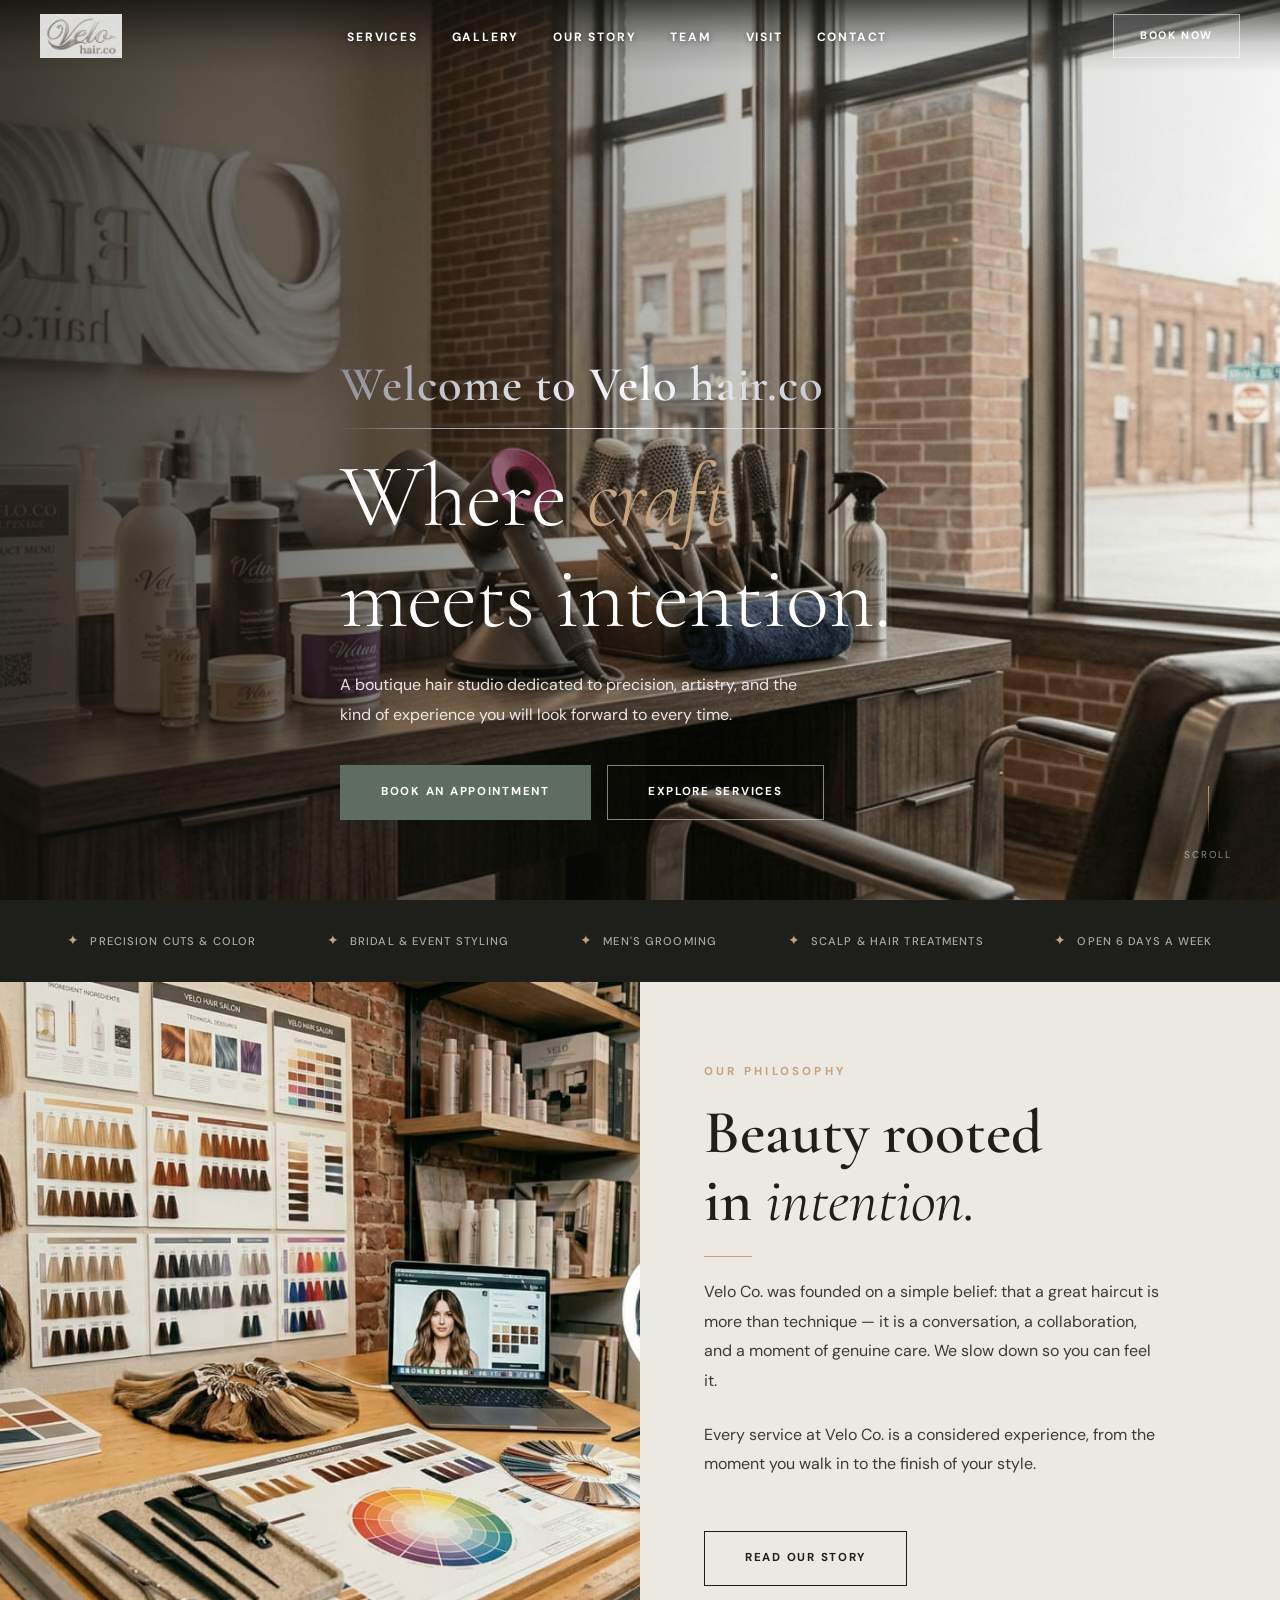
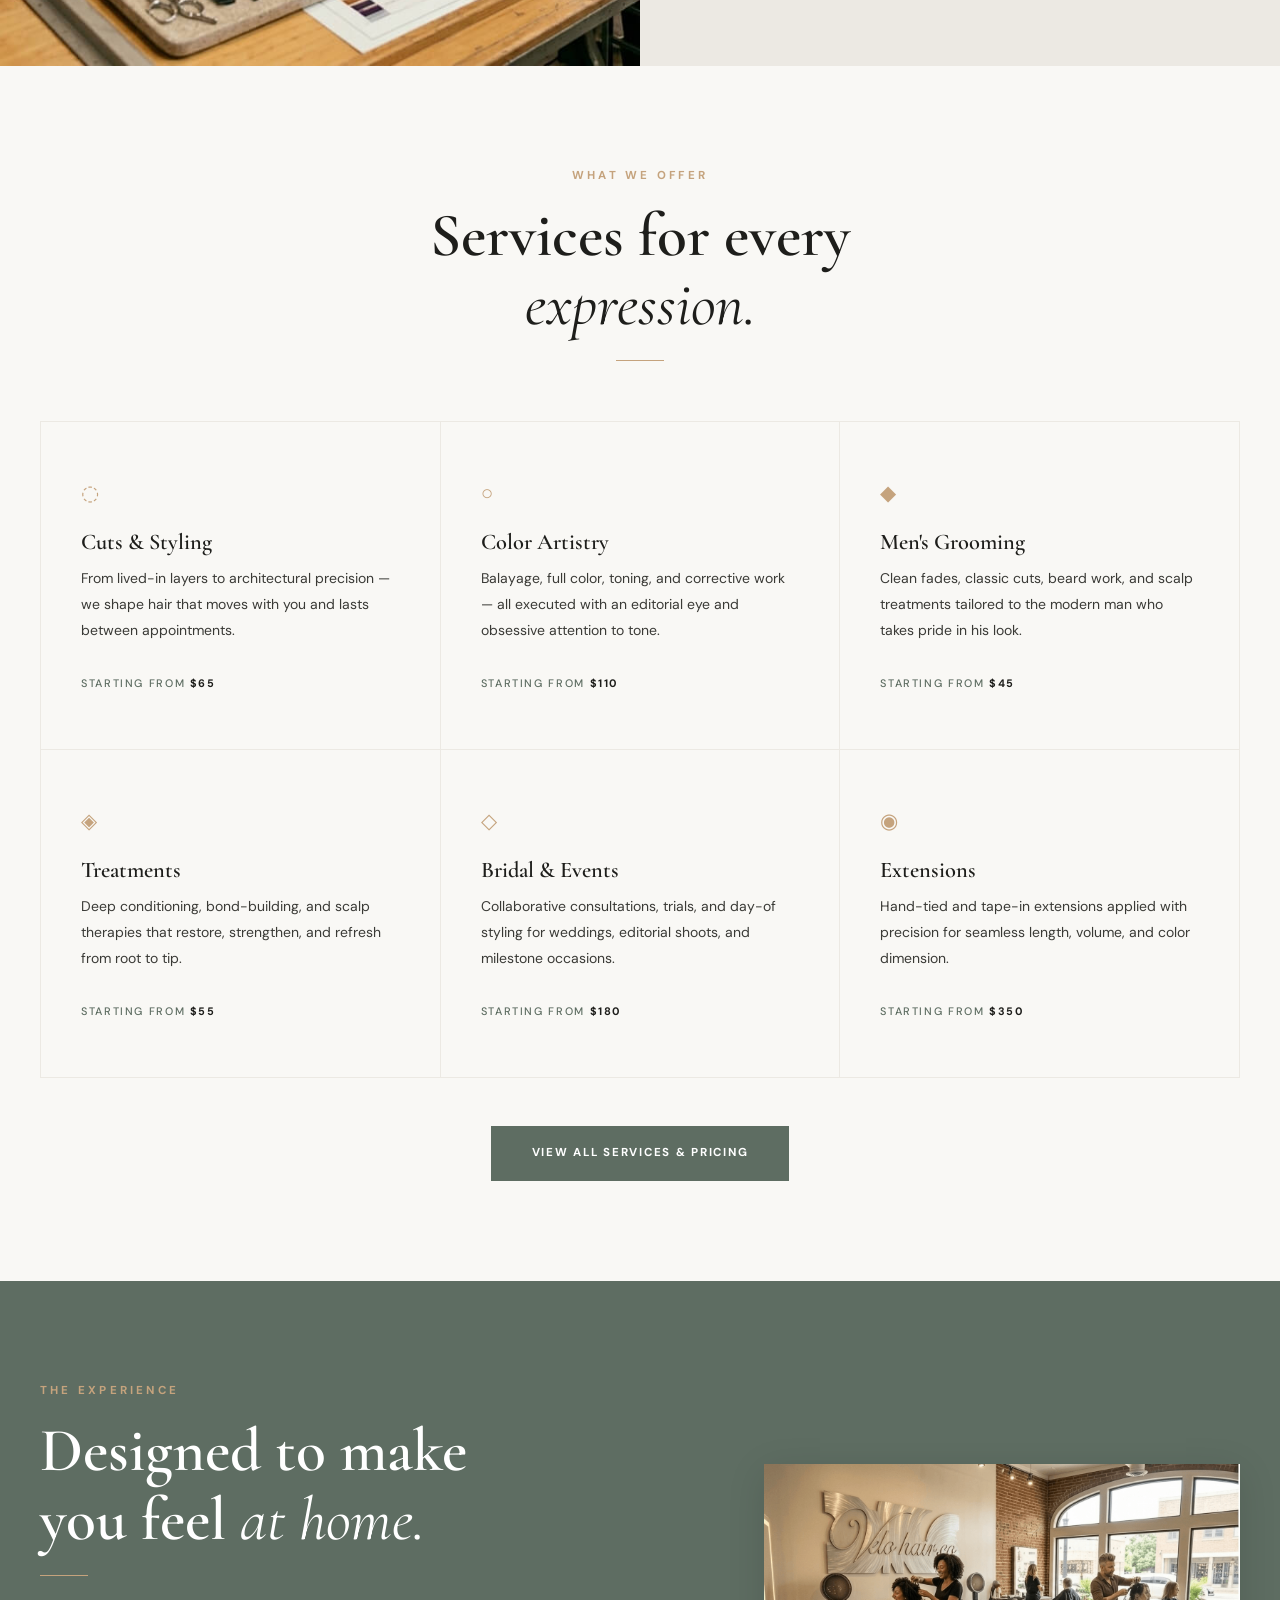
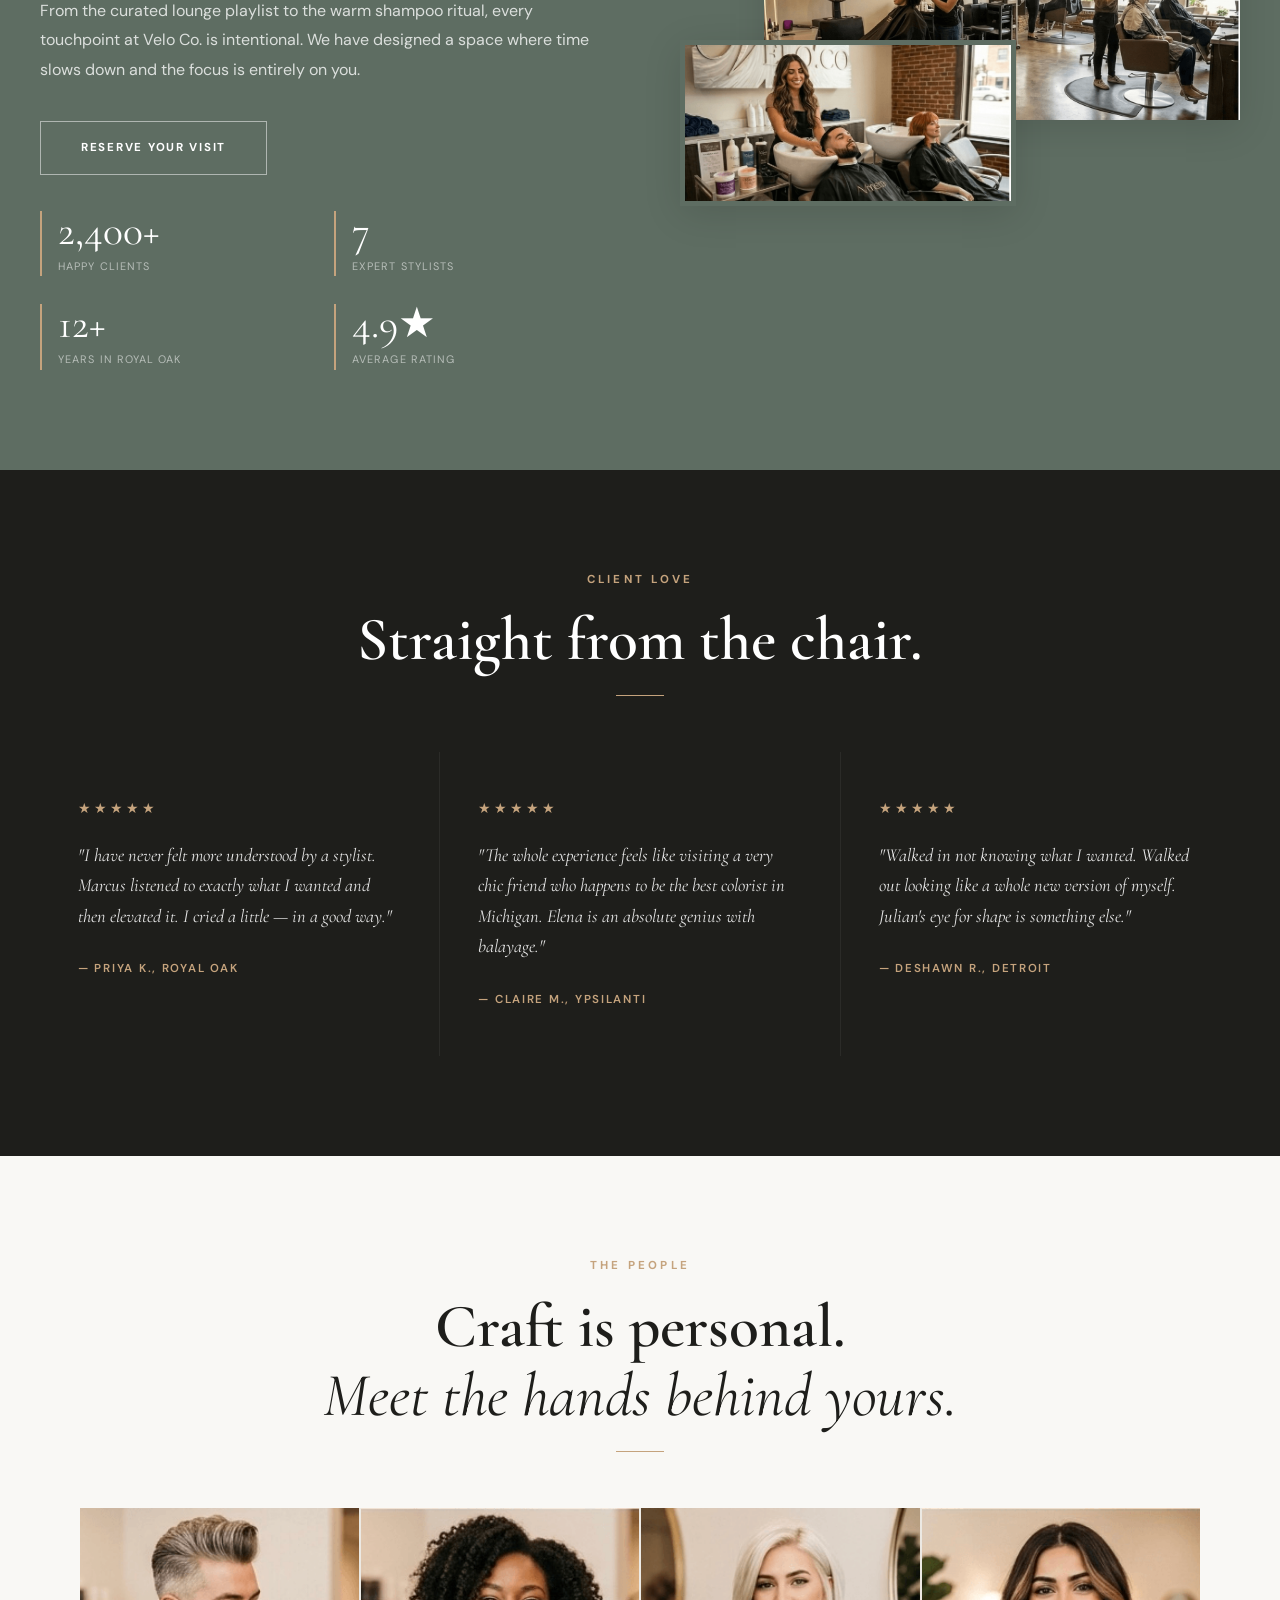
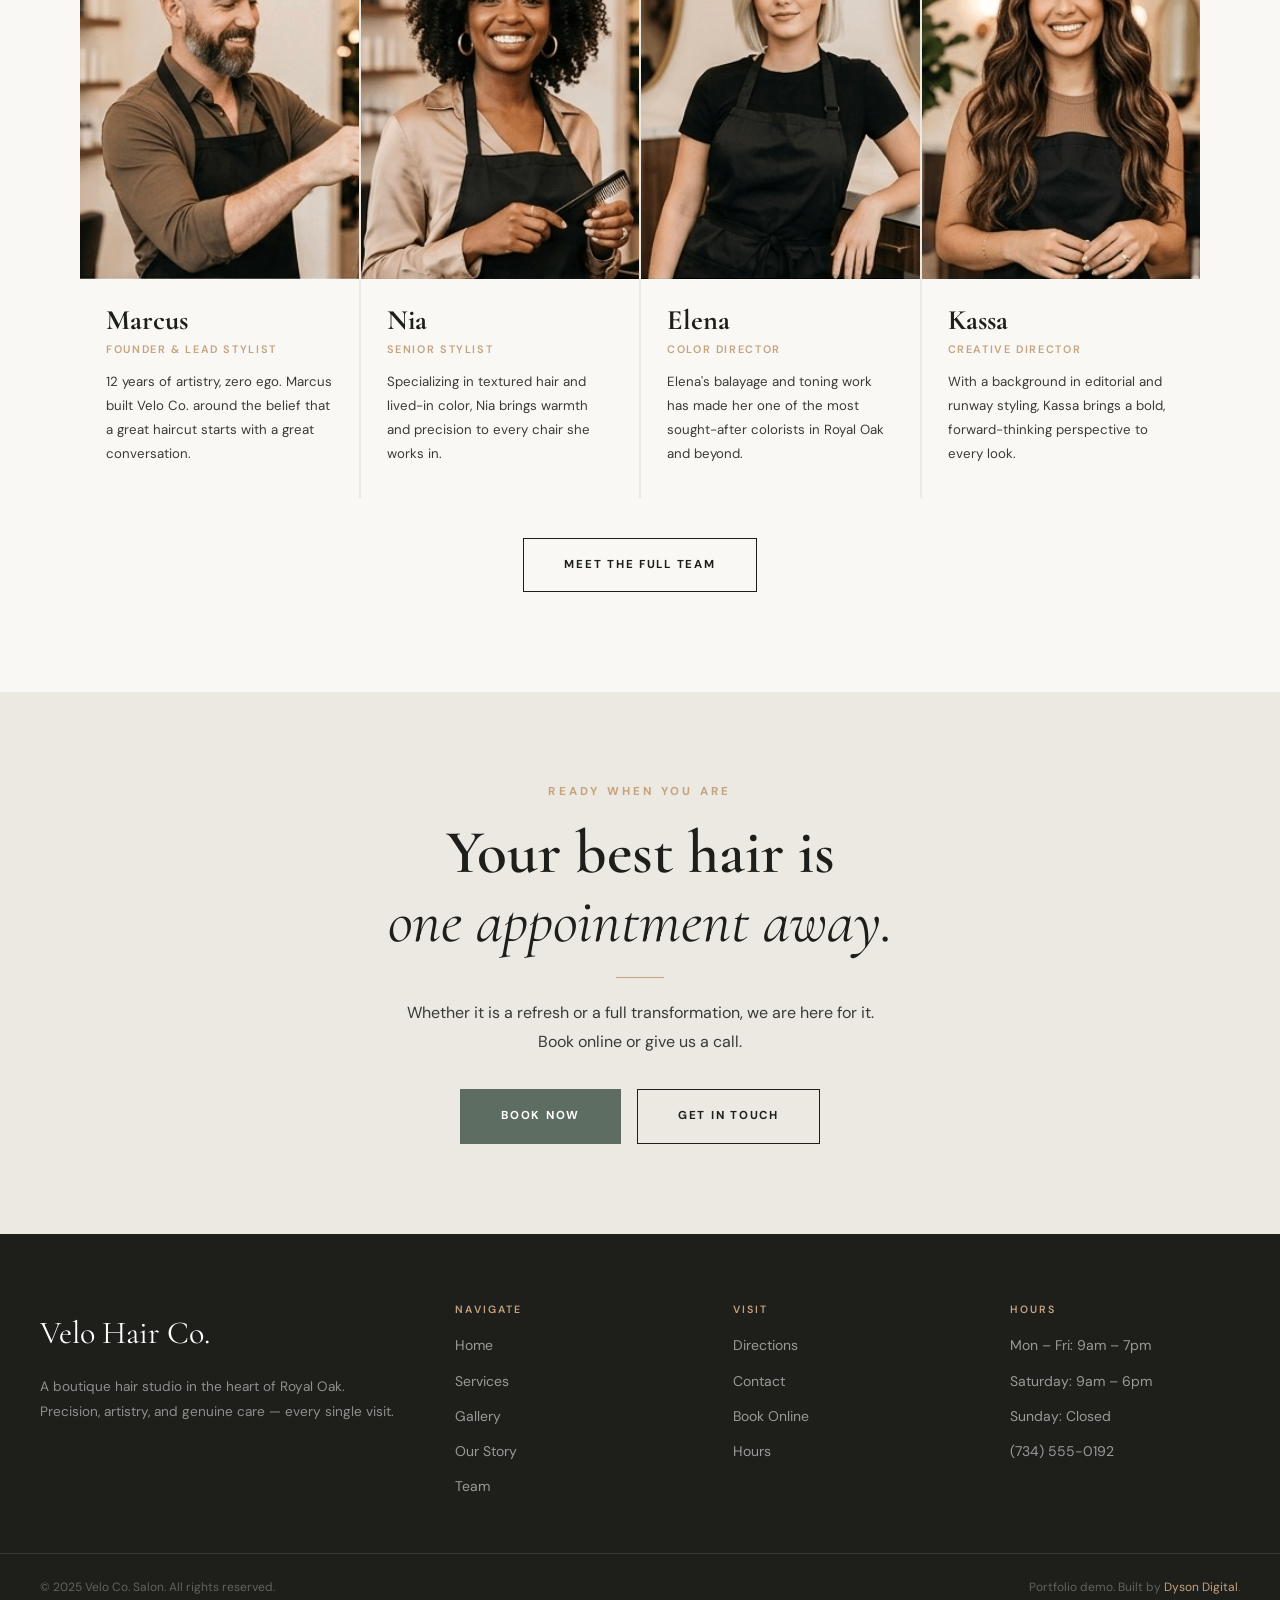
==== commit 4ead1e83: "Update hero image in index.html" ====
--- a/index.html
+++ b/index.html
@@ -49,7 +49,7 @@
 
   <!-- HERO -->
   <section class="hero" aria-label="Hero">
-    <img src="images/velo-hair-co-ann-arbor-storefront.jpg" alt="Velo Co. Salon storefront on N. Main Street, Royal Oak" class="hero-bg">
+    <img src="images/velo-hair-co-interior-styling-station 2.PNG" alt="Velo Co. Salon storefront on N. Main Street, Royal Oak" class="hero-bg">
     <div class="hero-overlay" aria-hidden="true"></div>
     <div class="hero-content">
       <span class="hero-welcome">Welcome to Velo hair.co</span>
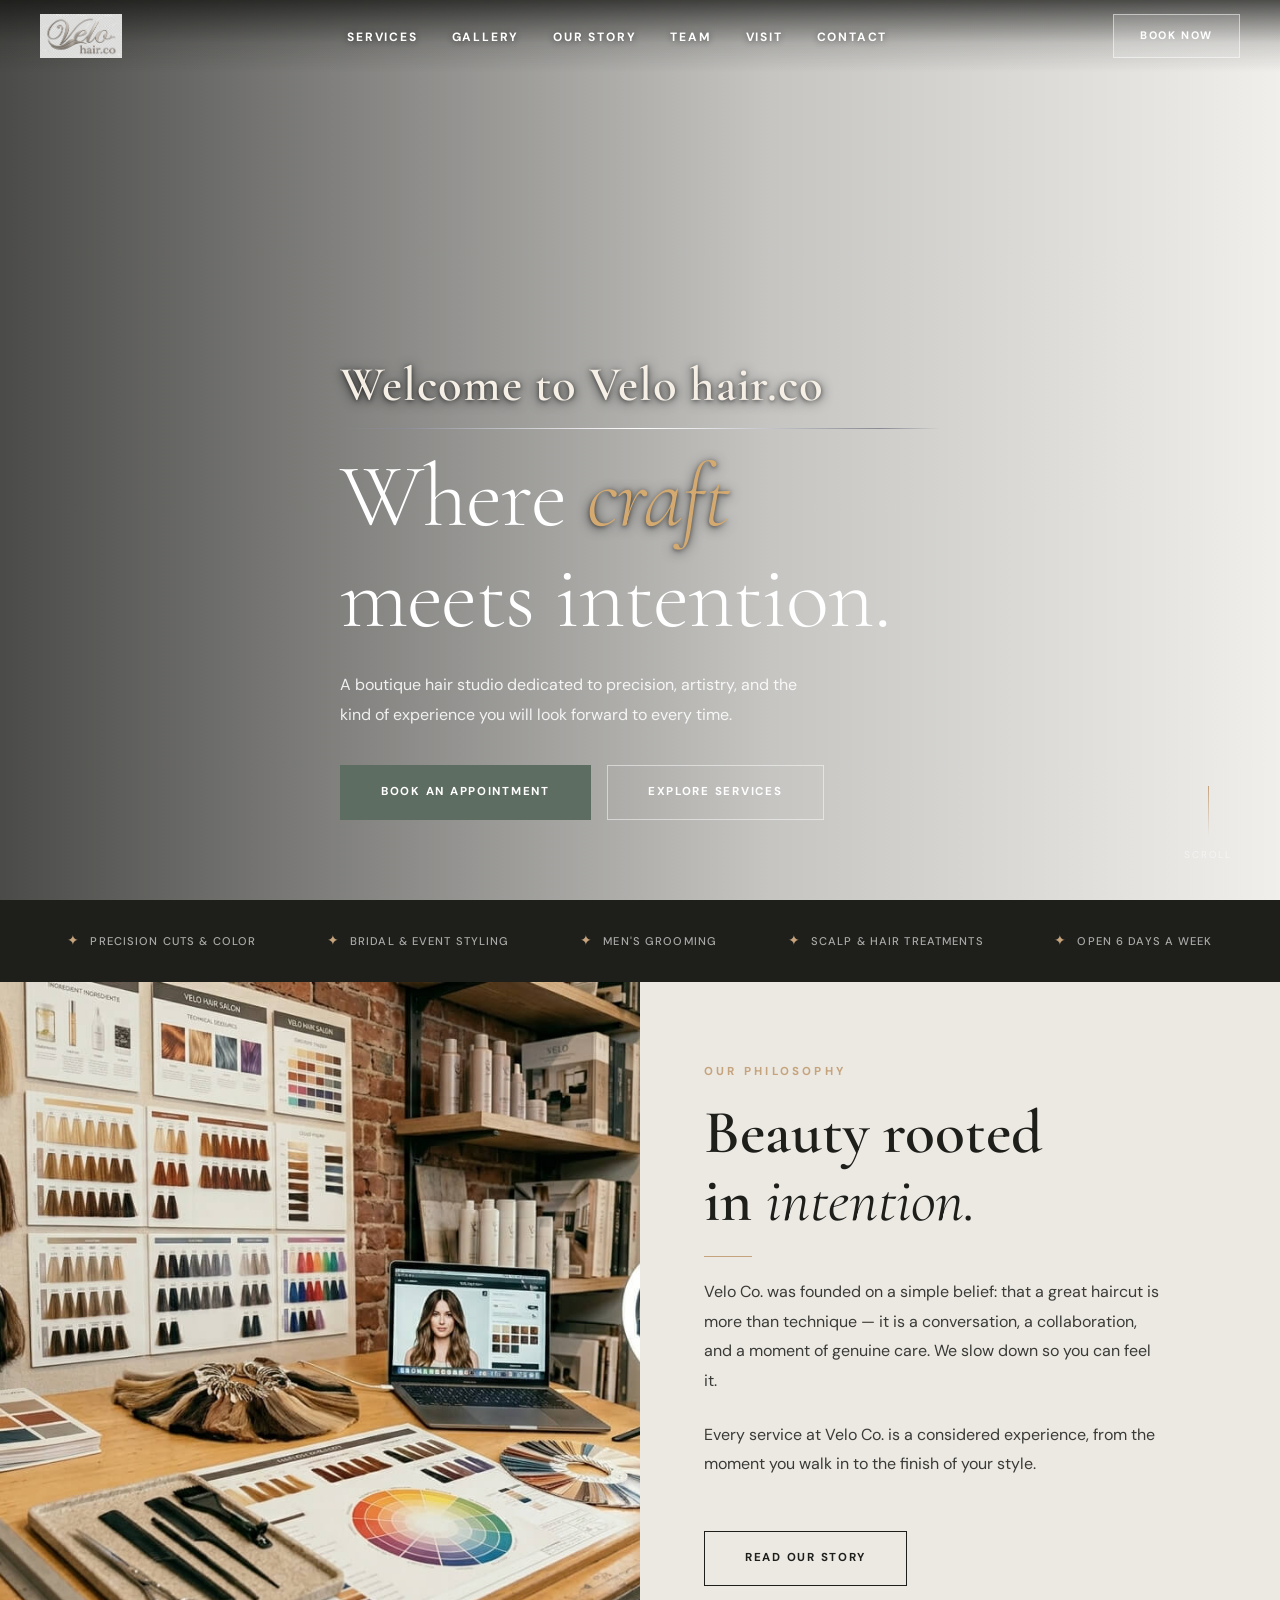
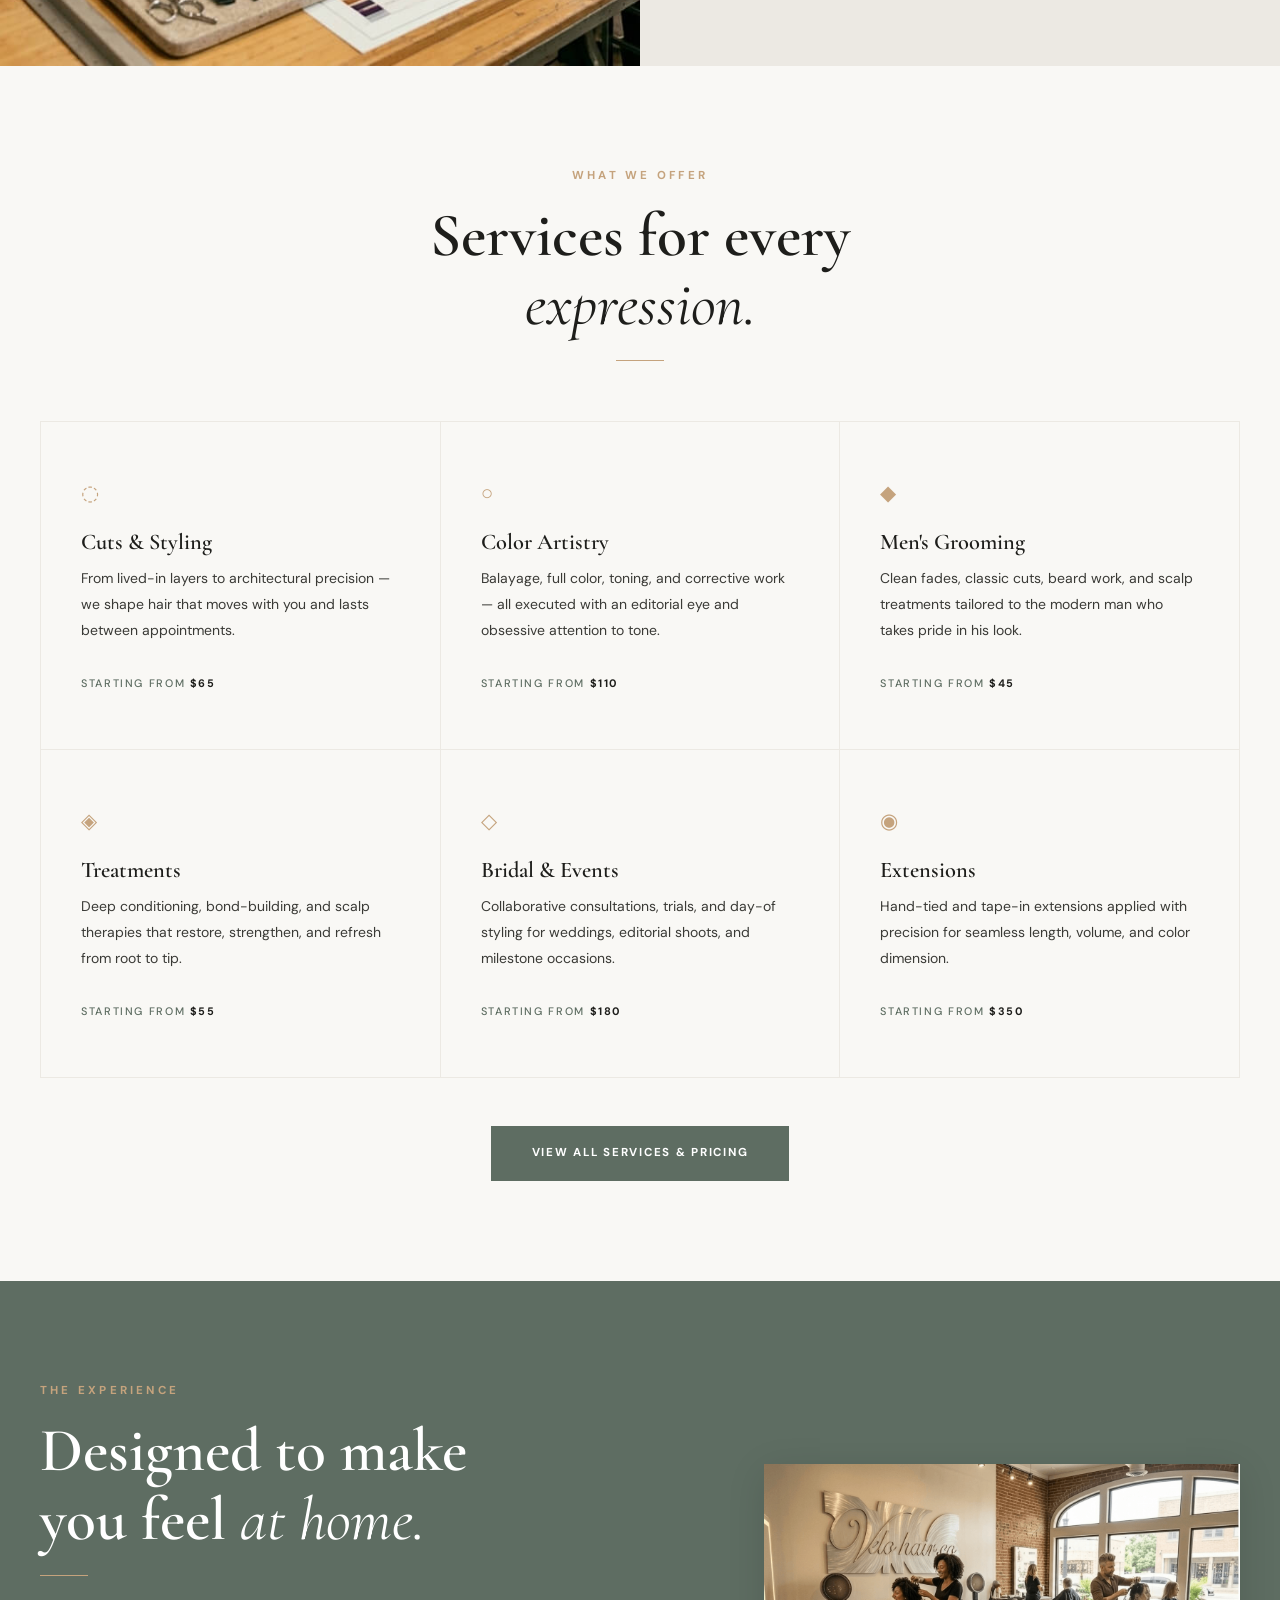
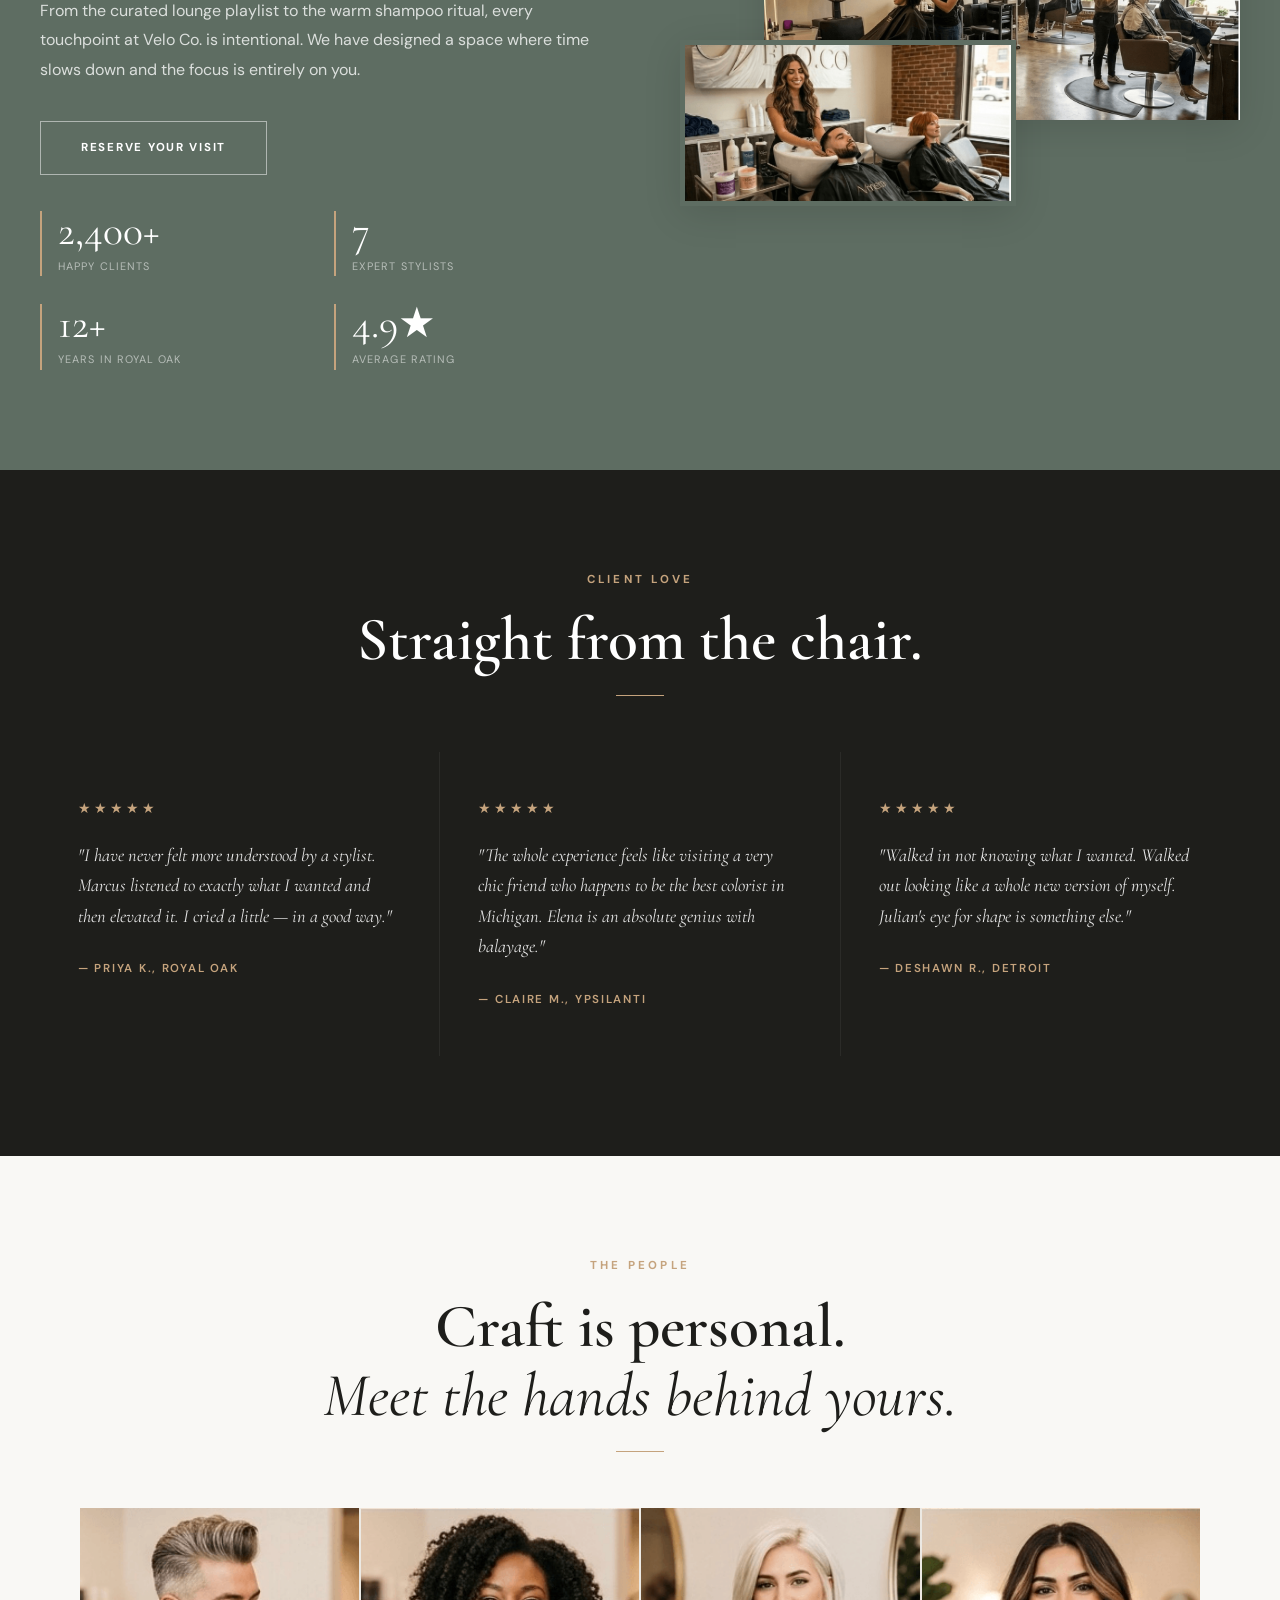
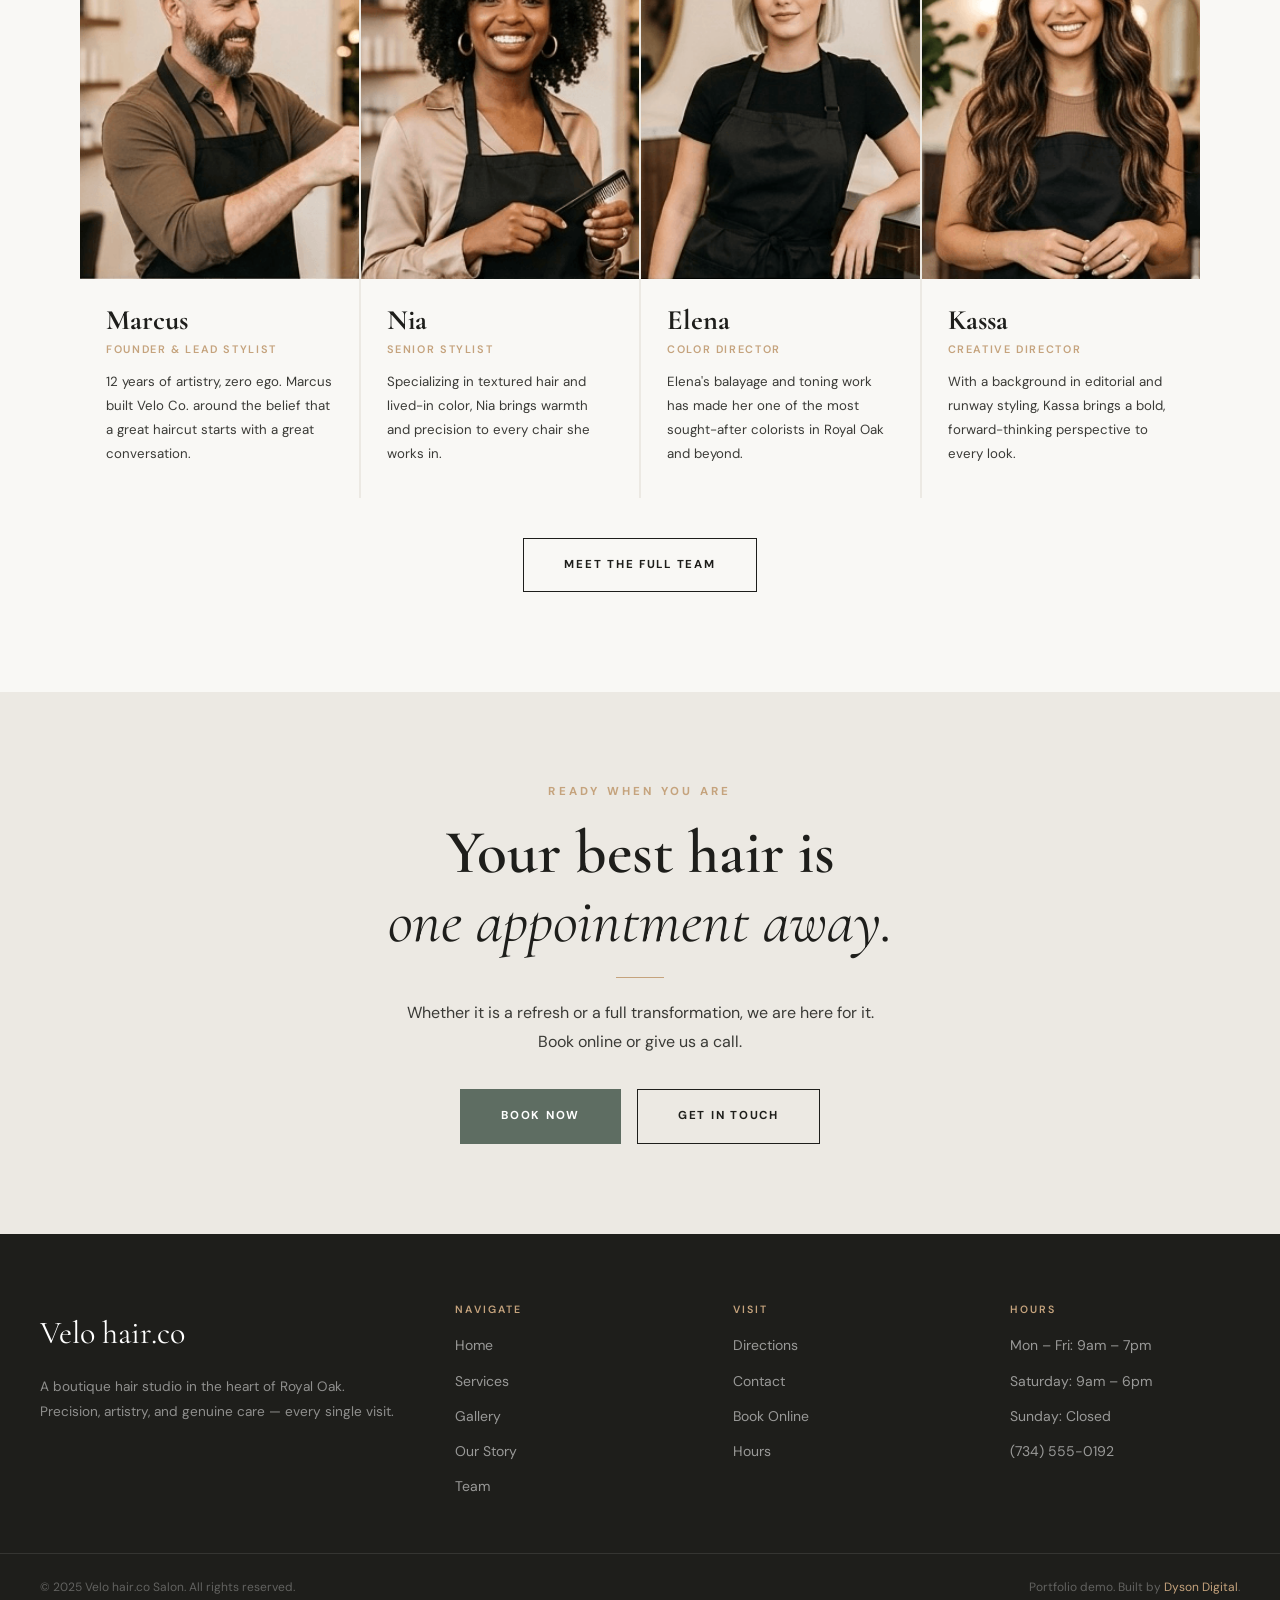
==== commit ddea595b: "Update index.html" ====
--- a/index.html
+++ b/index.html
@@ -18,7 +18,7 @@
   <!-- NAVIGATION -->
   <nav class="site-nav transparent" id="siteNav" aria-label="Main navigation">
     <div class="site-nav-inner">
-      <a href="index.html" class="nav-logo"><img src="images/velologo.png" alt="Velo Hair.co"></a>
+      <a href="index.html" class="nav-logo"><img src="images/velologo.png" alt="Velo Hair Co."></a>
       <ul class="nav-links" role="list">
         <li><a href="services.html">Services</a></li>
         <li><a href="gallery.html">Gallery</a></li>
@@ -49,7 +49,9 @@
 
   <!-- HERO -->
   <section class="hero" aria-label="Hero">
-    <img src="images/velo-hair-co-interior-styling-station 2.PNG" alt="Velo Co. Salon storefront on N. Main Street, Royal Oak" class="hero-bg">
+    <video class="hero-bg" autoplay muted loop playsinline aria-hidden="true">
+      <source src="videos/velo-hair-experience .MP4" type="video/mp4">
+    </video>
     <div class="hero-overlay" aria-hidden="true"></div>
     <div class="hero-content">
       <span class="hero-welcome">Welcome to Velo hair.co</span>
@@ -283,7 +285,7 @@
   <footer>
     <div class="footer-inner">
       <div class="footer-brand">
-        <span class="logo-footer">Velo Hair Co.</span>
+        <span class="logo-footer">Velo hair.co</span>
         <p>A boutique hair studio in the heart of Royal Oak. Precision, artistry, and genuine care — every single visit.</p>
       </div>
       <div class="footer-col">
@@ -310,7 +312,7 @@
       </div>
     </div>
     <div class="footer-bottom">
-      <p>&copy; 2025 Velo Co. Salon. All rights reserved.</p>
+      <p>&copy; 2025 Velo hair.co Salon. All rights reserved.</p>
       <p>Portfolio demo. Built by <a href="https://dysondigital.com" target="_blank" rel="noopener noreferrer">Dyson Digital</a>.</p>
     </div>
   </footer>
--- a/style.css
+++ b/style.css
@@ -340,21 +340,12 @@
   margin-bottom: 0;
   line-height: 1.2;
   letter-spacing: 0.02em;
-  /* Bright metallic silver finish */
-  background: linear-gradient(
-    105deg,
-    #8a8a94 0%,
-    #c8cacf 20%,
-    #f0f0f4 45%,
-    #ffffff 50%,
-    #f0f0f4 55%,
-    #c8cacf 78%,
-    #8a8a94 100%
-  );
-  -webkit-background-clip: text;
-  -webkit-text-fill-color: transparent;
-  background-clip: text;
-  color: #d0d0d5; /* fallback */
+  /* Warm cream — solid colour pops clearly over any hero image */
+  color: #f5efe6;
+  /* Strong shadow lifts the text off the background */
+  text-shadow:
+    0 2px 12px rgba(0,0,0,0.7),
+    0 1px 4px  rgba(0,0,0,0.5);
 }
 /* Metallic silver divider between welcome line and h1 */
 .hero-welcome::after {
@@ -414,7 +405,15 @@
   margin-right: auto;
 }
 .hero-content h1 { color: var(--white); font-weight: 300; margin-bottom: 22px; max-width: 680px; }
-.hero-content h1 em { font-style: italic; color: var(--gold); }
+.hero-content h1 em {
+  font-style: italic;
+  /* Warm gold — solid colour pops clearly against the dark hero overlay */
+  color: #d4aa70;
+  /* Strong shadow lifts the text off the background */
+  text-shadow:
+    0 2px 12px rgba(0,0,0,0.7),
+    0 1px 4px  rgba(0,0,0,0.5);
+}
 .hero-content p { color: rgba(255,255,255,0.88); font-size: 1rem; max-width: 480px; margin-bottom: 36px; }
 .hero-btns       { display: flex; gap: 16px; flex-wrap: wrap; }
 .hero-btns-center { display: flex; gap: 16px; flex-wrap: wrap; justify-content: center; margin-top: 32px; }
